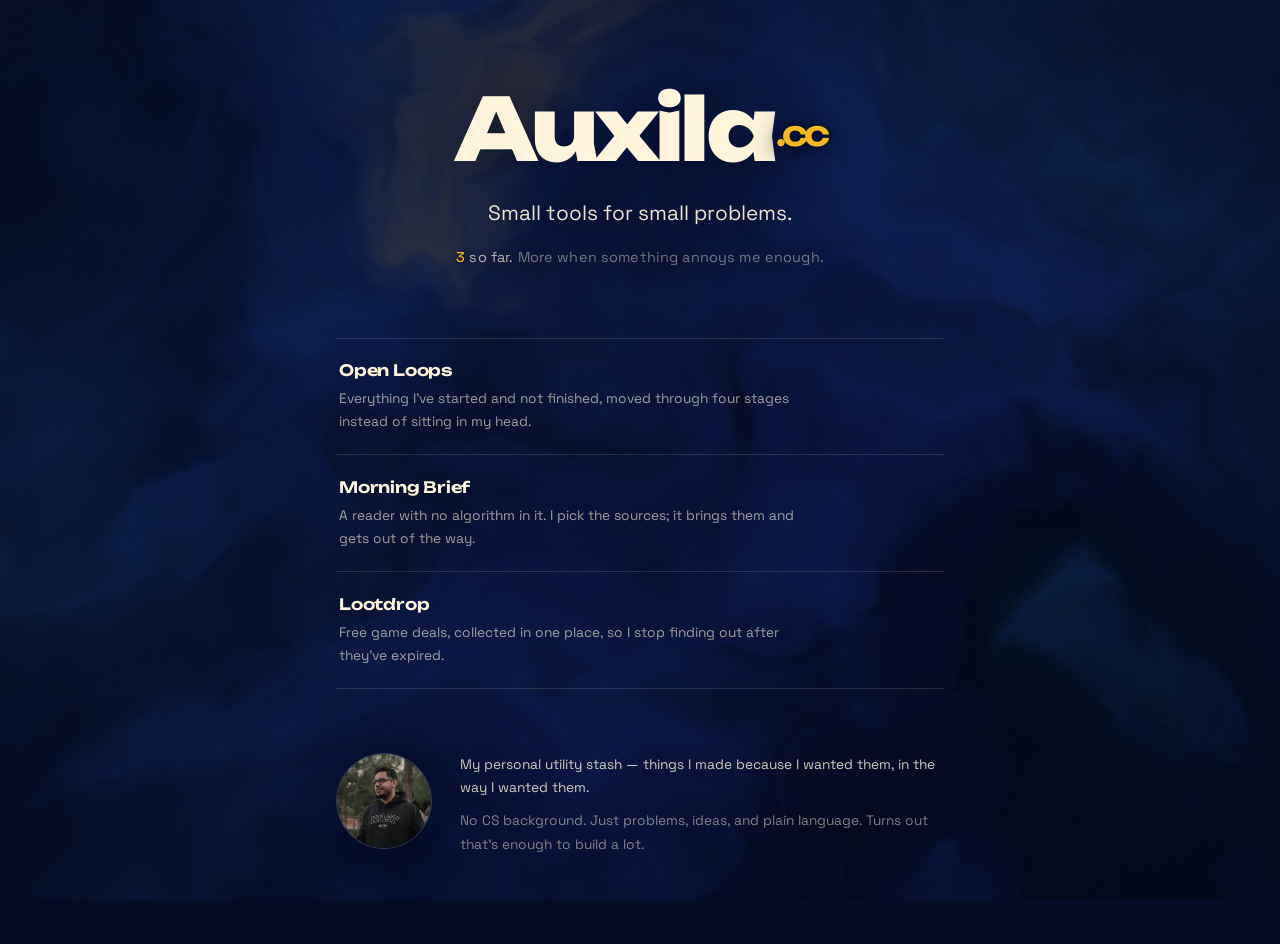
==== index.html @ 7ba2c469 "Add files via upload" ====
<!DOCTYPE html>
<html lang="en">
<head>
<meta charset="utf-8">
<meta name="viewport" content="width=device-width, initial-scale=1">

<title>Auxila</title>
<meta name="description" content="Small tools for small problems. A growing set of very narrow software.">
<meta name="theme-color" content="#050c26">

<meta property="og:type" content="website">
<meta property="og:url" content="https://auxila.cc/">
<meta property="og:title" content="Auxila">
<meta property="og:description" content="Small tools for small problems. A growing set of very narrow software.">
<meta property="og:image" content="https://auxila.cc/og.png">
<meta property="og:image:width" content="1200">
<meta property="og:image:height" content="630">
<meta name="twitter:card" content="summary_large_image">
<meta name="twitter:title" content="Auxila">
<meta name="twitter:description" content="Small tools for small problems. A growing set of very narrow software.">
<meta name="twitter:image" content="https://auxila.cc/og.png">

<link rel="icon" href="data:image/svg+xml,%3Csvg xmlns='http://www.w3.org/2000/svg' viewBox='0 0 64 64'%3E%3Crect width='64' height='64' rx='15' fill='%23050c26'/%3E%3Ccircle cx='32' cy='32' r='19' fill='none' stroke='%232f7fd4' stroke-width='3'/%3E%3Ccircle cx='32' cy='32' r='7.5' fill='%23f5b921'/%3E%3C/svg%3E">

<link rel="preconnect" href="https://fonts.googleapis.com">
<link rel="preconnect" href="https://fonts.gstatic.com" crossorigin>
<link href="https://fonts.googleapis.com/css2?family=Unbounded:wght@600;800&family=Space+Grotesk:wght@400;500&display=swap" rel="stylesheet">

<style>
  :root{
    --night:#050c26;
    --gold:#f5b921;
    --cream:#fff4dc;
  }
  *{box-sizing:border-box;margin:0;padding:0}
  html{-webkit-text-size-adjust:100%}

  body{
    min-height:100dvh;
    background:var(--night);
    color:var(--cream);
    font-family:'Space Grotesk',system-ui,sans-serif;
    -webkit-font-smoothing:antialiased;
    display:flex;align-items:center;justify-content:center;
    padding:clamp(3rem,8vw,5.5rem) clamp(1.5rem,6vw,4rem);
  }

  #gl{position:fixed;inset:0;width:100%;height:100%;z-index:0;display:block}

  /* CSS fallback if WebGL is unavailable */
  .fallback{
    position:fixed;inset:-20%;z-index:0;display:none;
    filter:blur(80px) saturate(140%);
    background:
      radial-gradient(40vmax 40vmax at 20% 20%,#1b3a9c,transparent 60%),
      radial-gradient(36vmax 36vmax at 80% 15%,#2f7fd4,transparent 60%),
      radial-gradient(32vmax 32vmax at 30% 85%,#14a08f,transparent 60%),
      radial-gradient(26vmax 26vmax at 85% 80%,#f5b921,transparent 58%);
  }
  body.nogl .fallback{display:block}

  .veil{
    position:fixed;inset:0;z-index:1;pointer-events:none;
    background:
      radial-gradient(ellipse 50rem 40rem at 50% 50%,rgba(5,12,38,.76),transparent 76%),
      radial-gradient(ellipse at 50% 50%,rgba(5,12,38,.12) 0%,rgba(5,12,38,.6) 84%);
  }

  main{position:relative;z-index:2;max-width:38rem;width:100%}
  .top{text-align:center}

  .mark{
    font-family:'Unbounded',system-ui,sans-serif;font-weight:800;
    font-size:clamp(2.6rem,12vw,5.4rem);line-height:.94;letter-spacing:-.045em;
    text-shadow:0 2px 50px rgba(5,12,38,.75);
    opacity:0;animation:emerge 1.4s cubic-bezier(.16,.8,.3,1) .1s forwards;
  }
  .mark .tld{color:var(--gold);font-weight:600;font-size:.4em;vertical-align:.44em;margin-left:.06em;
    text-shadow:0 0 3px rgba(5,12,38,.95),0 0 14px rgba(5,12,38,.85),0 2px 30px rgba(5,12,38,.9)}

  .what{
    margin-top:clamp(1.2rem,3.8vw,1.8rem);
    font-size:clamp(1rem,3.6vw,1.3rem);line-height:1.5;
    color:rgba(255,244,220,.92);text-shadow:0 1px 26px rgba(5,12,38,.85);
    opacity:0;animation:emerge 1.4s cubic-bezier(.16,.8,.3,1) .38s forwards;
  }

  .hook{
    margin-top:.8rem;font-size:clamp(.85rem,3vw,1rem);line-height:1.6;
    color:rgba(255,244,220,.6);text-shadow:0 1px 22px rgba(5,12,38,.85);
    opacity:0;animation:emerge 1.4s cubic-bezier(.16,.8,.3,1) .56s forwards;
  }

  .count{
    margin-top:1.15rem;font-size:.9rem;letter-spacing:.01em;
    color:rgba(255,244,220,.72);text-shadow:0 1px 20px rgba(5,12,38,.85);
    opacity:0;animation:emerge 1.4s cubic-bezier(.16,.8,.3,1) .56s forwards;
  }
  .count .n{
    color:var(--gold);font-weight:500;
    text-shadow:0 0 3px rgba(5,12,38,.95),0 0 12px rgba(5,12,38,.8);
  }
  .count .dim{color:rgba(255,244,220,.44)}

  .tools{
    margin-top:clamp(3rem,8vw,4.5rem);
    border-top:1px solid rgba(255,244,220,.14);
    opacity:0;animation:emerge 1.4s cubic-bezier(.16,.8,.3,1) .74s forwards;
  }
  .tool{
    padding:1.35rem .2rem;
    border-bottom:1px solid rgba(255,244,220,.14);
  }
  .tool h2{
    font-family:'Unbounded',system-ui,sans-serif;
    font-weight:600;font-size:.98rem;letter-spacing:-.015em;
  }
  .tool p{
    margin-top:.45rem;font-size:.86rem;line-height:1.65;
    color:rgba(255,244,220,.62);max-width:30rem;
  }

  .me{
    margin-top:clamp(2.75rem,7vw,4rem);
    display:flex;align-items:flex-start;gap:clamp(1.1rem,3.5vw,1.75rem);
    opacity:0;animation:emerge 1.4s cubic-bezier(.16,.8,.3,1) .92s forwards;
  }
  .me img{
    width:clamp(4.5rem,17vw,6rem);height:clamp(4.5rem,17vw,6rem);
    flex:none;border-radius:50%;object-fit:cover;object-position:50% 40%;
    filter:saturate(.72) contrast(1.04);
    border:1px solid rgba(255,244,220,.2);
    box-shadow:0 10px 40px rgba(5,12,38,.65);
  }
  .me-text p{font-size:.86rem;line-height:1.7;color:rgba(255,244,220,.82)}
  .me-text .quiet{margin-top:.6rem;color:rgba(255,244,220,.5)}

  :focus-visible{outline:2px solid var(--cream);outline-offset:3px}

  @keyframes emerge{
    from{opacity:0;transform:translateY(16px);filter:blur(9px)}
    to{opacity:1;transform:none;filter:blur(0)}
  }
  @media (prefers-reduced-motion:reduce){
    .mark,.what,.count,.tools,.me{animation:none;opacity:1;transform:none;filter:none}
  }
</style>
</head>
<body>

<canvas id="gl" aria-hidden="true"></canvas>
<div class="fallback" aria-hidden="true"></div>
<div class="veil" aria-hidden="true"></div>

<main>
  <header class="top">
    <h1 class="mark">Auxila<span class="tld">.cc</span></h1>
    <p class="what">Small tools for small problems.</p>
    <p class="count"><span class="n">3</span> so far. <span class="dim">More when something annoys me enough.</span></p>
  </header>

  <section class="tools" aria-label="Tools">
    <article class="tool">
      <h2>Open Loops</h2>
      <p>Everything I've started and not finished, moved through four stages instead of sitting in my head.</p>
    </article>
    <article class="tool">
      <h2>Morning Brief</h2>
      <p>A reader with no algorithm in it. I pick the sources; it brings them and gets out of the way.</p>
    </article>
    <article class="tool">
      <h2>Lootdrop</h2>
      <p>Free game deals, collected in one place, so I stop finding out after they've expired.</p>
    </article>
  </section>

  <section class="me">
    <img src="me.jpg" alt="" width="640" height="640">
    <div class="me-text">
      <p>My personal utility stash — things I made because I wanted them, in the way I wanted them.</p>
      <p class="quiet">No CS background. Just problems, ideas, and plain language. Turns out that's enough to build a lot.</p>
    </div>
  </section>
</main>
<script id="vs" type="x-shader/x-vertex">
attribute vec2 p;
void main(){ gl_Position = vec4(p, 0.0, 1.0); }
</script>

<script id="fs" type="x-shader/x-fragment">
precision highp float;
uniform vec2 u_res;
uniform float u_time;
uniform vec2 u_mouse;

float hash(vec2 p){
  return fract(sin(dot(p, vec2(127.1, 311.7))) * 43758.5453123);
}

float noise(vec2 p){
  vec2 i = floor(p), f = fract(p);
  vec2 u = f * f * (3.0 - 2.0 * f);
  return mix(mix(hash(i + vec2(0.0,0.0)), hash(i + vec2(1.0,0.0)), u.x),
             mix(hash(i + vec2(0.0,1.0)), hash(i + vec2(1.0,1.0)), u.x), u.y);
}

float fbm(vec2 p){
  float v = 0.0, a = 0.5;
  mat2 rot = mat2(0.8, 0.6, -0.6, 0.8);
  for(int i = 0; i < 5; i++){
    v += a * noise(p);
    p = rot * p * 2.02;
    a *= 0.5;
  }
  return v;
}

void main(){
  vec2 uv = (gl_FragCoord.xy - 0.5 * u_res) / min(u_res.x, u_res.y);
  float t = u_time * 0.042;

  vec2 m = (u_mouse - 0.5 * u_res) / min(u_res.x, u_res.y);
  uv += m * 0.075;

  vec2 q = vec2(fbm(uv * 1.5 + vec2(0.0, t)),
                fbm(uv * 1.5 + vec2(5.2, 1.3 - t)));

  vec2 r = vec2(fbm(uv * 1.8 + 3.1 * q + vec2(1.7, 9.2) + 0.22 * t),
                fbm(uv * 1.8 + 3.1 * q + vec2(8.3, 2.8) - 0.17 * t));

  float f = fbm(uv * 1.6 + 3.3 * r);

  // night dominates; everything else is punctuation
  vec3 abyss = vec3(0.008, 0.020, 0.070);
  vec3 night = vec3(0.020, 0.055, 0.180);
  vec3 ultra = vec3(0.075, 0.165, 0.520);
  vec3 cerul = vec3(0.145, 0.400, 0.760);
  vec3 teal  = vec3(0.060, 0.470, 0.470);
  vec3 gold  = vec3(0.970, 0.735, 0.150);
  vec3 glow  = vec3(1.000, 0.900, 0.620);

  vec3 col = mix(abyss, night, smoothstep(0.18, 0.62, f));
  col = mix(col, ultra, smoothstep(0.34, 0.78, f) * 0.85);
  col = mix(col, cerul, smoothstep(0.50, 0.92, length(q)) * 0.55);
  col = mix(col, teal,  smoothstep(0.58, 0.95, r.x) * 0.28);

  // gold only where the flow crests — rare, narrow, and never over the whole frame
  float crest = smoothstep(0.66, 0.90, r.y) * smoothstep(0.42, 0.72, f);
  col = mix(col, gold, crest * 0.62);
  col += glow * pow(smoothstep(0.74, 1.0, f), 5.0) * 0.30;

  // brushstroke ridges, cool-toned and only in the lit areas
  float ridge = abs(fbm(uv * 5.0 + 2.0 * r + t * 0.5) - 0.5);
  col += (0.026 / (ridge + 0.20)) * vec3(0.16, 0.26, 0.46) * smoothstep(0.28, 0.7, f);

  // deep vignette so the frame falls away to night
  col *= 1.0 - 0.66 * dot(uv, uv);

  col += (hash(gl_FragCoord.xy + fract(u_time)) - 0.5) * 0.028;

  gl_FragColor = vec4(col, 1.0);
}
</script>

<script>
/* ---------- background field ---------- */
(function(){
  var cv = document.getElementById('gl');
  var gl = cv.getContext('webgl') || cv.getContext('experimental-webgl');
  if(!gl){ document.body.classList.add('nogl'); cv.style.display='none'; return; }

  function build(type, src){
    var sh = gl.createShader(type);
    gl.shaderSource(sh, src); gl.compileShader(sh);
    if(!gl.getShaderParameter(sh, gl.COMPILE_STATUS)){ console.warn(gl.getShaderInfoLog(sh)); return null; }
    return sh;
  }

  var vs = build(gl.VERTEX_SHADER, document.getElementById('vs').textContent);
  var fs = build(gl.FRAGMENT_SHADER, document.getElementById('fs').textContent);
  if(!vs || !fs){ document.body.classList.add('nogl'); cv.style.display='none'; return; }

  var prog = gl.createProgram();
  gl.attachShader(prog, vs); gl.attachShader(prog, fs); gl.linkProgram(prog);
  if(!gl.getProgramParameter(prog, gl.LINK_STATUS)){ document.body.classList.add('nogl'); cv.style.display='none'; return; }
  gl.useProgram(prog);

  var buf = gl.createBuffer();
  gl.bindBuffer(gl.ARRAY_BUFFER, buf);
  gl.bufferData(gl.ARRAY_BUFFER, new Float32Array([-1,-1, 3,-1, -1,3]), gl.STATIC_DRAW);
  var loc = gl.getAttribLocation(prog, 'p');
  gl.enableVertexAttribArray(loc);
  gl.vertexAttribPointer(loc, 2, gl.FLOAT, false, 0, 0);

  var uRes = gl.getUniformLocation(prog, 'u_res');
  var uTime = gl.getUniformLocation(prog, 'u_time');
  var uMouse = gl.getUniformLocation(prog, 'u_mouse');

  var dpr = Math.min(window.devicePixelRatio || 1, 1.6);
  function resize(){
    cv.width = Math.floor(innerWidth * dpr);
    cv.height = Math.floor(innerHeight * dpr);
    gl.viewport(0, 0, cv.width, cv.height);
  }
  resize();
  addEventListener('resize', resize);

  var mx, my, tx, ty;
  mx = tx = cv.width * 0.5;
  my = ty = cv.height * 0.5;

  addEventListener('pointermove', function(e){
    tx = e.clientX * dpr; ty = (innerHeight - e.clientY) * dpr;
  });

  function onTilt(e){
    if(e.gamma == null) return;
    tx = (0.5 + Math.max(-1, Math.min(1, e.gamma / 45)) * 0.5) * cv.width;
    ty = (0.5 + Math.max(-1, Math.min(1, (e.beta - 45) / 45)) * 0.5) * cv.height;
  }
  function bindTilt(){ addEventListener('deviceorientation', onTilt); }

  if(typeof DeviceOrientationEvent !== 'undefined' &&
     typeof DeviceOrientationEvent.requestPermission === 'function'){
    document.addEventListener('click', function once(){
      document.removeEventListener('click', once);
      DeviceOrientationEvent.requestPermission().then(function(state){
        if(state === 'granted') bindTilt();
      }).catch(function(){});
    });
  } else {
    bindTilt();
  }

  var slow = matchMedia('(prefers-reduced-motion: reduce)').matches;
  var start = performance.now();

  (function frame(now){
    mx += (tx - mx) * 0.045;
    my += (ty - my) * 0.045;
    gl.uniform2f(uRes, cv.width, cv.height);
    gl.uniform1f(uTime, slow ? 12.0 : (now - start) / 1000);
    gl.uniform2f(uMouse, mx, my);
    gl.drawArrays(gl.TRIANGLES, 0, 3);
    if(!slow) requestAnimationFrame(frame);
  })(start);
})();
</script>
</body>
</html>
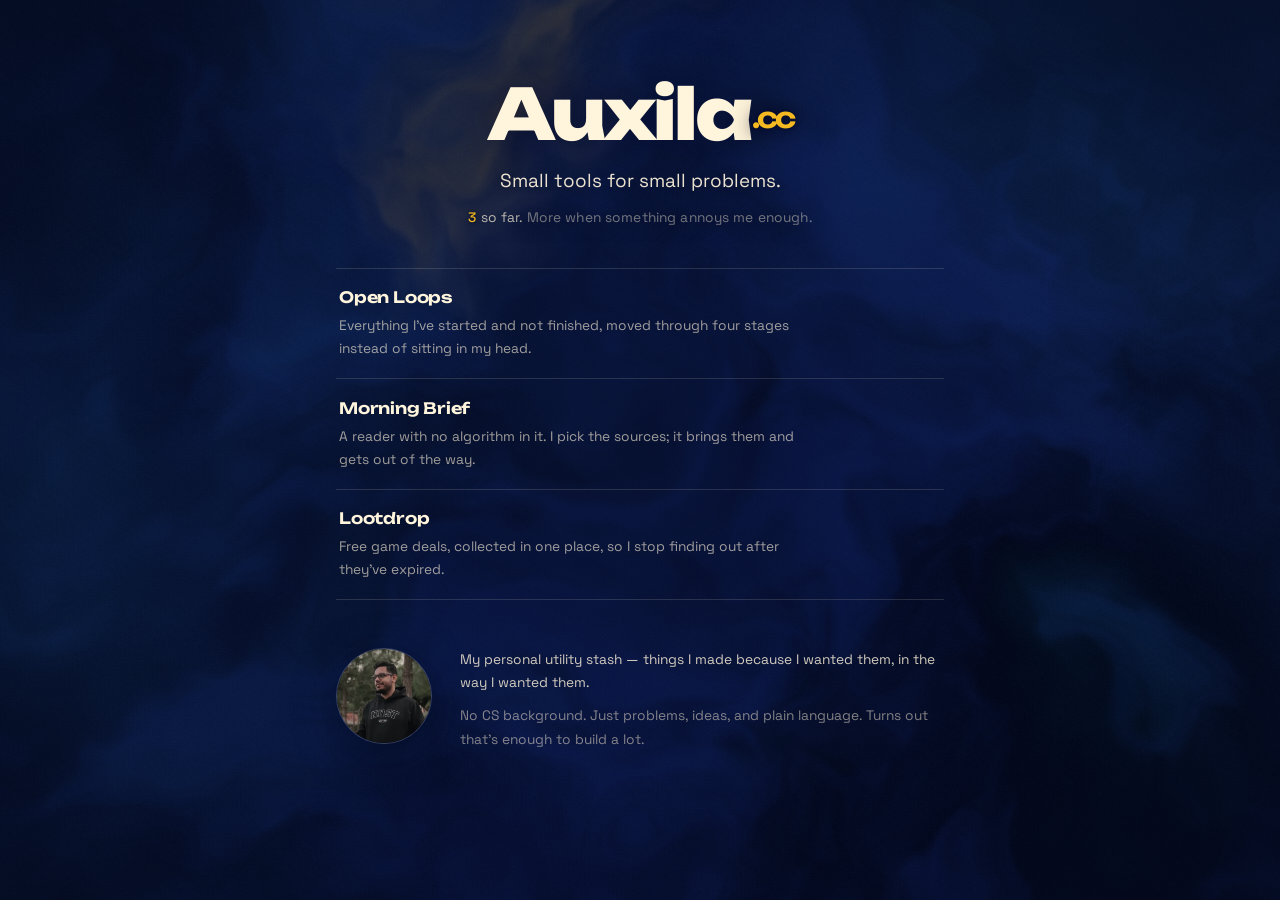
==== commit 8262571e: "Add files via upload" ====
--- a/index.html
+++ b/index.html
@@ -41,8 +41,8 @@
     color:var(--cream);
     font-family:'Space Grotesk',system-ui,sans-serif;
     -webkit-font-smoothing:antialiased;
-    display:flex;align-items:center;justify-content:center;
-    padding:clamp(3rem,8vw,5.5rem) clamp(1.5rem,6vw,4rem);
+    display:flex;align-items:flex-start;justify-content:center;
+    padding:clamp(3.5rem,9vh,6rem) clamp(1.5rem,6vw,4rem) clamp(3rem,8vw,5rem);
   }
 
   #gl{position:fixed;inset:0;width:100%;height:100%;z-index:0;display:block}
@@ -71,7 +71,7 @@
 
   .mark{
     font-family:'Unbounded',system-ui,sans-serif;font-weight:800;
-    font-size:clamp(2.6rem,12vw,5.4rem);line-height:.94;letter-spacing:-.045em;
+    font-size:clamp(2.4rem,8.5vw,4.4rem);line-height:.94;letter-spacing:-.045em;
     text-shadow:0 2px 50px rgba(5,12,38,.75);
     opacity:0;animation:emerge 1.4s cubic-bezier(.16,.8,.3,1) .1s forwards;
   }
@@ -79,8 +79,8 @@
     text-shadow:0 0 3px rgba(5,12,38,.95),0 0 14px rgba(5,12,38,.85),0 2px 30px rgba(5,12,38,.9)}
 
   .what{
-    margin-top:clamp(1.2rem,3.8vw,1.8rem);
-    font-size:clamp(1rem,3.6vw,1.3rem);line-height:1.5;
+    margin-top:clamp(.9rem,2.4vw,1.25rem);
+    font-size:clamp(.98rem,3vw,1.18rem);line-height:1.5;
     color:rgba(255,244,220,.92);text-shadow:0 1px 26px rgba(5,12,38,.85);
     opacity:0;animation:emerge 1.4s cubic-bezier(.16,.8,.3,1) .38s forwards;
   }
@@ -92,7 +92,7 @@
   }
 
   .count{
-    margin-top:1.15rem;font-size:.9rem;letter-spacing:.01em;
+    margin-top:.8rem;font-size:.86rem;letter-spacing:.01em;
     color:rgba(255,244,220,.72);text-shadow:0 1px 20px rgba(5,12,38,.85);
     opacity:0;animation:emerge 1.4s cubic-bezier(.16,.8,.3,1) .56s forwards;
   }
@@ -103,12 +103,12 @@
   .count .dim{color:rgba(255,244,220,.44)}
 
   .tools{
-    margin-top:clamp(3rem,8vw,4.5rem);
+    margin-top:clamp(2rem,4.5vw,2.6rem);
     border-top:1px solid rgba(255,244,220,.14);
     opacity:0;animation:emerge 1.4s cubic-bezier(.16,.8,.3,1) .74s forwards;
   }
   .tool{
-    padding:1.35rem .2rem;
+    padding:1.15rem .2rem;
     border-bottom:1px solid rgba(255,244,220,.14);
   }
   .tool h2{
@@ -121,7 +121,7 @@
   }
 
   .me{
-    margin-top:clamp(2.75rem,7vw,4rem);
+    margin-top:clamp(2.25rem,5vw,3rem);
     display:flex;align-items:flex-start;gap:clamp(1.1rem,3.5vw,1.75rem);
     opacity:0;animation:emerge 1.4s cubic-bezier(.16,.8,.3,1) .92s forwards;
   }
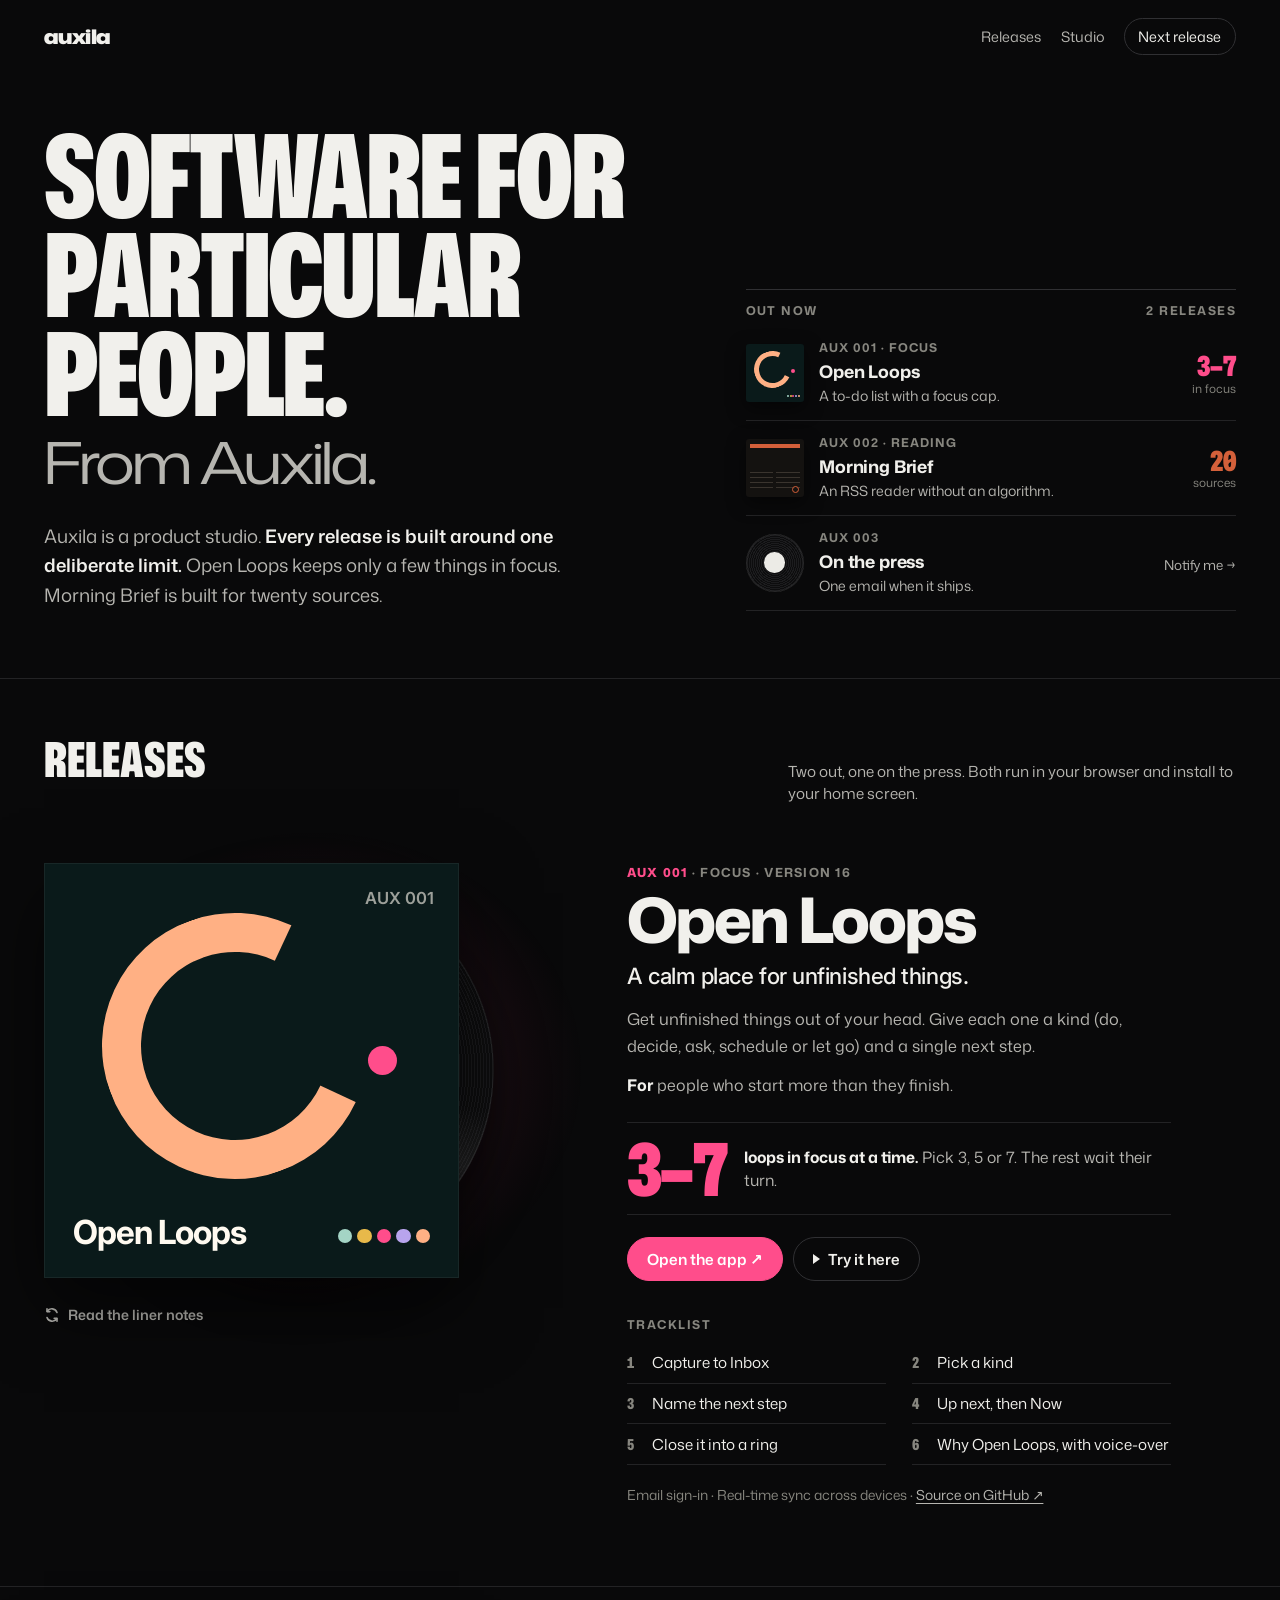
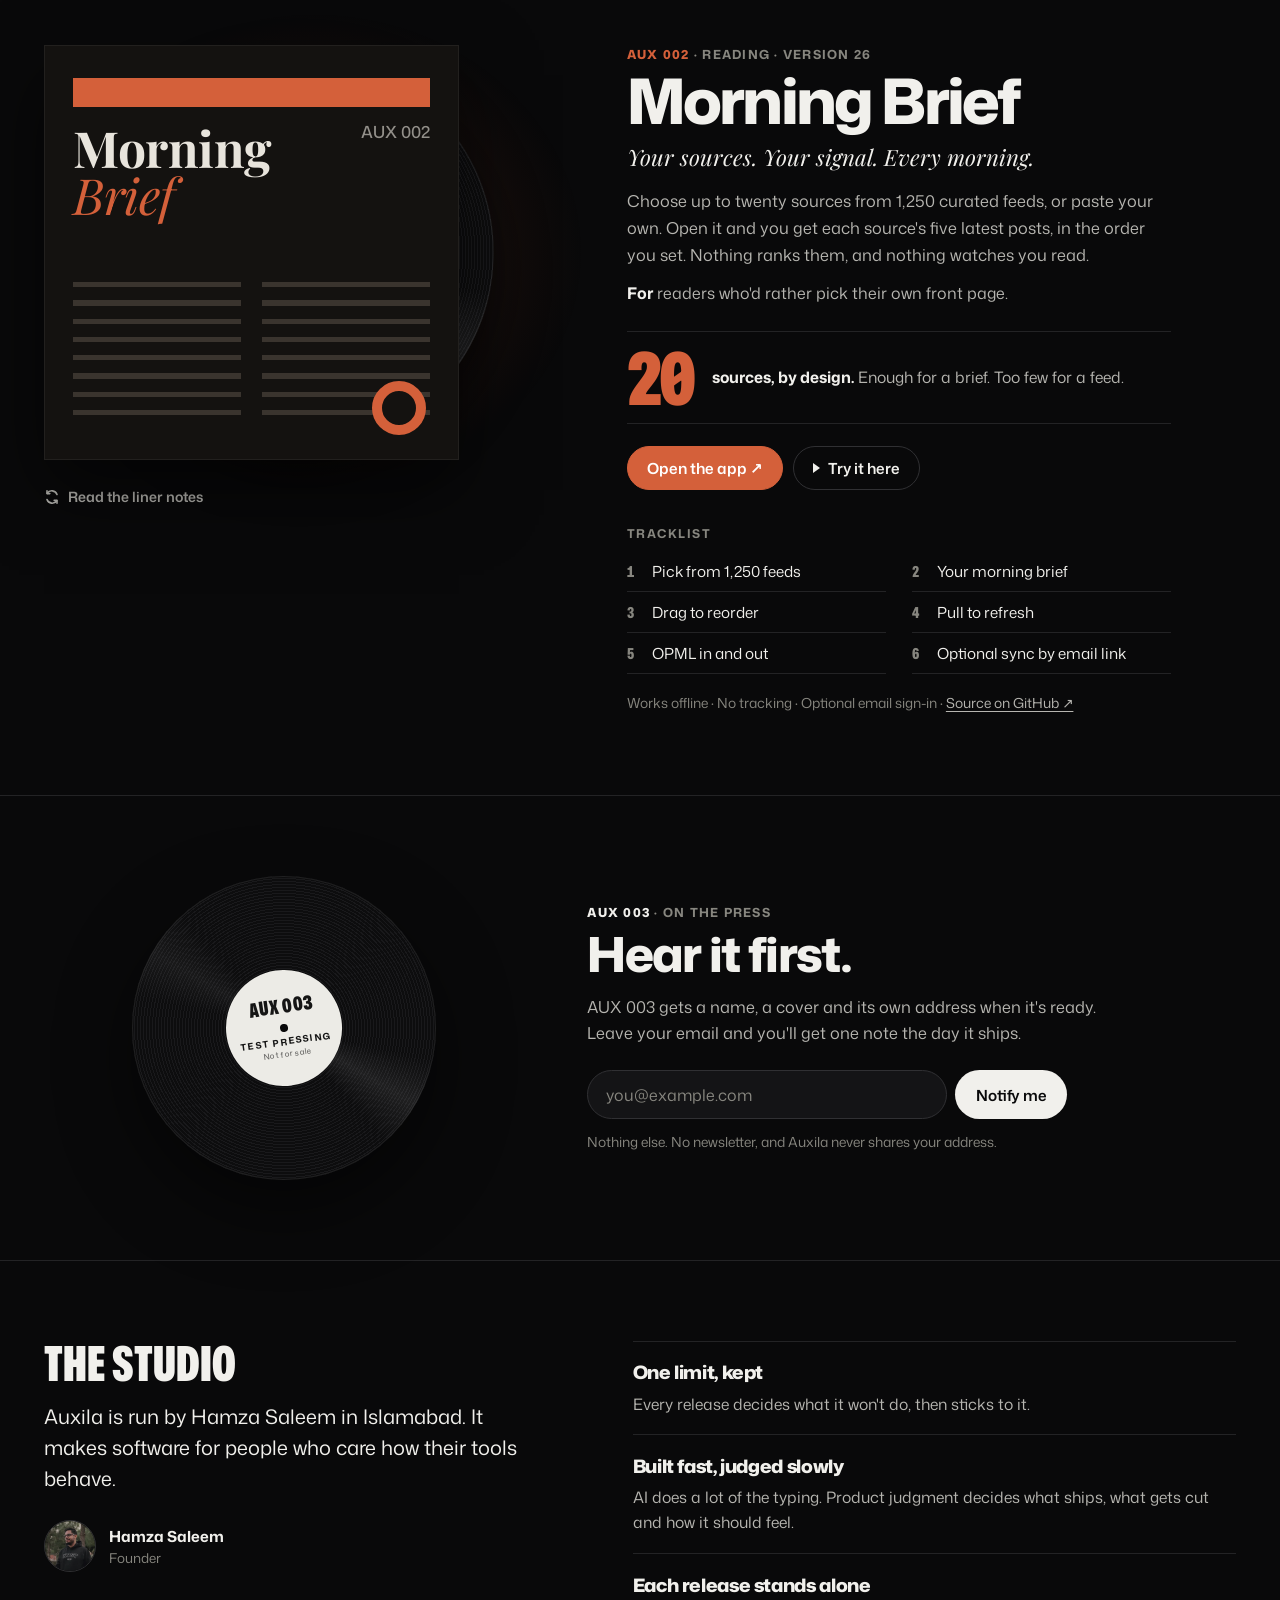
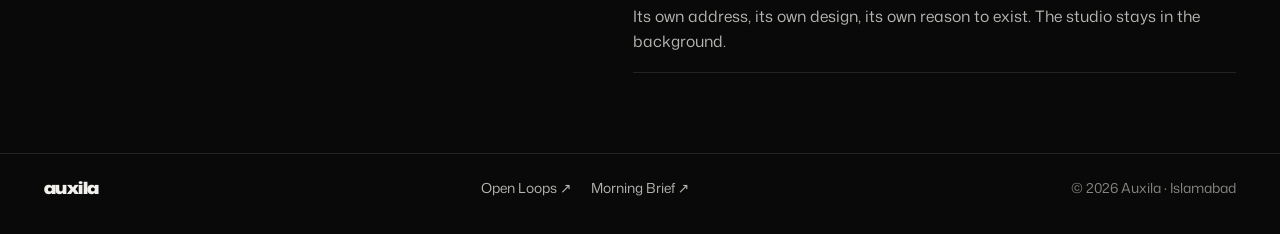
==== commit a0e293c8: "Add files via upload" ====
--- a/index.html
+++ b/index.html
@@ -1,350 +1,222 @@
-<!DOCTYPE html>
+<!doctype html>
 <html lang="en">
 <head>
 <meta charset="utf-8">
 <meta name="viewport" content="width=device-width, initial-scale=1">
-
-<title>Auxila</title>
-<meta name="description" content="Small tools for small problems. A growing set of very narrow software.">
-<meta name="theme-color" content="#050c26">
-
+<title>Auxila · Software for particular people</title>
+<meta name="description" content="Auxila is a product studio making software for particular people: Open Loops, a to-do list with a focus cap, and Morning Brief, an RSS reader without an algorithm.">
+<link rel="canonical" href="https://auxila.cc/">
+<meta name="theme-color" content="#09090a">
+<meta name="color-scheme" content="dark">
 <meta property="og:type" content="website">
+<meta property="og:site_name" content="Auxila">
 <meta property="og:url" content="https://auxila.cc/">
-<meta property="og:title" content="Auxila">
-<meta property="og:description" content="Small tools for small problems. A growing set of very narrow software.">
+<meta property="og:title" content="Auxila · Software for particular people">
+<meta property="og:description" content="A product studio. Every release is built around one deliberate limit. Open Loops and Morning Brief are out now.">
 <meta property="og:image" content="https://auxila.cc/og.png">
 <meta property="og:image:width" content="1200">
 <meta property="og:image:height" content="630">
+<meta property="og:image:alt" content="Auxila. Software for particular people. Open Loops and Morning Brief.">
 <meta name="twitter:card" content="summary_large_image">
-<meta name="twitter:title" content="Auxila">
-<meta name="twitter:description" content="Small tools for small problems. A growing set of very narrow software.">
+<meta name="twitter:title" content="Auxila · Software for particular people">
+<meta name="twitter:description" content="A product studio. Every release is built around one deliberate limit.">
 <meta name="twitter:image" content="https://auxila.cc/og.png">
-
-<link rel="icon" href="data:image/svg+xml,%3Csvg xmlns='http://www.w3.org/2000/svg' viewBox='0 0 64 64'%3E%3Crect width='64' height='64' rx='15' fill='%23050c26'/%3E%3Ccircle cx='32' cy='32' r='19' fill='none' stroke='%232f7fd4' stroke-width='3'/%3E%3Ccircle cx='32' cy='32' r='7.5' fill='%23f5b921'/%3E%3C/svg%3E">
-
+<link rel="icon" href="favicon.svg" type="image/svg+xml">
+<link rel="apple-touch-icon" href="apple-touch-icon.png">
 <link rel="preconnect" href="https://fonts.googleapis.com">
 <link rel="preconnect" href="https://fonts.gstatic.com" crossorigin>
-<link href="https://fonts.googleapis.com/css2?family=Unbounded:wght@600;800&family=Space+Grotesk:wght@400;500&display=swap" rel="stylesheet">
-
-<style>
-  :root{
-    --night:#050c26;
-    --gold:#f5b921;
-    --cream:#fff4dc;
-  }
-  *{box-sizing:border-box;margin:0;padding:0}
-  html{-webkit-text-size-adjust:100%}
-
-  body{
-    min-height:100dvh;
-    background:var(--night);
-    color:var(--cream);
-    font-family:'Space Grotesk',system-ui,sans-serif;
-    -webkit-font-smoothing:antialiased;
-    display:flex;align-items:flex-start;justify-content:center;
-    padding:clamp(3.5rem,9vh,6rem) clamp(1.5rem,6vw,4rem) clamp(3rem,8vw,5rem);
-  }
-
-  #gl{position:fixed;inset:0;width:100%;height:100%;z-index:0;display:block}
-
-  /* CSS fallback if WebGL is unavailable */
-  .fallback{
-    position:fixed;inset:-20%;z-index:0;display:none;
-    filter:blur(80px) saturate(140%);
-    background:
-      radial-gradient(40vmax 40vmax at 20% 20%,#1b3a9c,transparent 60%),
-      radial-gradient(36vmax 36vmax at 80% 15%,#2f7fd4,transparent 60%),
-      radial-gradient(32vmax 32vmax at 30% 85%,#14a08f,transparent 60%),
-      radial-gradient(26vmax 26vmax at 85% 80%,#f5b921,transparent 58%);
-  }
-  body.nogl .fallback{display:block}
-
-  .veil{
-    position:fixed;inset:0;z-index:1;pointer-events:none;
-    background:
-      radial-gradient(ellipse 50rem 40rem at 50% 50%,rgba(5,12,38,.76),transparent 76%),
-      radial-gradient(ellipse at 50% 50%,rgba(5,12,38,.12) 0%,rgba(5,12,38,.6) 84%);
-  }
-
-  main{position:relative;z-index:2;max-width:38rem;width:100%}
-  .top{text-align:center}
-
-  .mark{
-    font-family:'Unbounded',system-ui,sans-serif;font-weight:800;
-    font-size:clamp(2.4rem,8.5vw,4.4rem);line-height:.94;letter-spacing:-.045em;
-    text-shadow:0 2px 50px rgba(5,12,38,.75);
-    opacity:0;animation:emerge 1.4s cubic-bezier(.16,.8,.3,1) .1s forwards;
-  }
-  .mark .tld{color:var(--gold);font-weight:600;font-size:.4em;vertical-align:.44em;margin-left:.06em;
-    text-shadow:0 0 3px rgba(5,12,38,.95),0 0 14px rgba(5,12,38,.85),0 2px 30px rgba(5,12,38,.9)}
-
-  .what{
-    margin-top:clamp(.9rem,2.4vw,1.25rem);
-    font-size:clamp(.98rem,3vw,1.18rem);line-height:1.5;
-    color:rgba(255,244,220,.92);text-shadow:0 1px 26px rgba(5,12,38,.85);
-    opacity:0;animation:emerge 1.4s cubic-bezier(.16,.8,.3,1) .38s forwards;
-  }
-
-  .hook{
-    margin-top:.8rem;font-size:clamp(.85rem,3vw,1rem);line-height:1.6;
-    color:rgba(255,244,220,.6);text-shadow:0 1px 22px rgba(5,12,38,.85);
-    opacity:0;animation:emerge 1.4s cubic-bezier(.16,.8,.3,1) .56s forwards;
-  }
-
-  .count{
-    margin-top:.8rem;font-size:.86rem;letter-spacing:.01em;
-    color:rgba(255,244,220,.72);text-shadow:0 1px 20px rgba(5,12,38,.85);
-    opacity:0;animation:emerge 1.4s cubic-bezier(.16,.8,.3,1) .56s forwards;
-  }
-  .count .n{
-    color:var(--gold);font-weight:500;
-    text-shadow:0 0 3px rgba(5,12,38,.95),0 0 12px rgba(5,12,38,.8);
-  }
-  .count .dim{color:rgba(255,244,220,.44)}
-
-  .tools{
-    margin-top:clamp(2rem,4.5vw,2.6rem);
-    border-top:1px solid rgba(255,244,220,.14);
-    opacity:0;animation:emerge 1.4s cubic-bezier(.16,.8,.3,1) .74s forwards;
-  }
-  .tool{
-    padding:1.15rem .2rem;
-    border-bottom:1px solid rgba(255,244,220,.14);
-  }
-  .tool h2{
-    font-family:'Unbounded',system-ui,sans-serif;
-    font-weight:600;font-size:.98rem;letter-spacing:-.015em;
-  }
-  .tool p{
-    margin-top:.45rem;font-size:.86rem;line-height:1.65;
-    color:rgba(255,244,220,.62);max-width:30rem;
-  }
-
-  .me{
-    margin-top:clamp(2.25rem,5vw,3rem);
-    display:flex;align-items:flex-start;gap:clamp(1.1rem,3.5vw,1.75rem);
-    opacity:0;animation:emerge 1.4s cubic-bezier(.16,.8,.3,1) .92s forwards;
-  }
-  .me img{
-    width:clamp(4.5rem,17vw,6rem);height:clamp(4.5rem,17vw,6rem);
-    flex:none;border-radius:50%;object-fit:cover;object-position:50% 40%;
-    filter:saturate(.72) contrast(1.04);
-    border:1px solid rgba(255,244,220,.2);
-    box-shadow:0 10px 40px rgba(5,12,38,.65);
-  }
-  .me-text p{font-size:.86rem;line-height:1.7;color:rgba(255,244,220,.82)}
-  .me-text .quiet{margin-top:.6rem;color:rgba(255,244,220,.5)}
-
-  :focus-visible{outline:2px solid var(--cream);outline-offset:3px}
-
-  @keyframes emerge{
-    from{opacity:0;transform:translateY(16px);filter:blur(9px)}
-    to{opacity:1;transform:none;filter:blur(0)}
-  }
-  @media (prefers-reduced-motion:reduce){
-    .mark,.what,.count,.tools,.me{animation:none;opacity:1;transform:none;filter:none}
-  }
-</style>
+<link rel="stylesheet" href="https://fonts.googleapis.com/css2?family=Mona+Sans:wdth,wght@75..125,400..900&family=Inter:wght@500;600;700&family=Playfair+Display:ital,wght@0,700;1,400&display=swap">
+<link rel="stylesheet" href="assets/site.css">
+<script src="assets/site.js" defer></script>
 </head>
 <body>
-
-<canvas id="gl" aria-hidden="true"></canvas>
-<div class="fallback" aria-hidden="true"></div>
-<div class="veil" aria-hidden="true"></div>
-
-<main>
-  <header class="top">
-    <h1 class="mark">Auxila<span class="tld">.cc</span></h1>
-    <p class="what">Small tools for small problems.</p>
-    <p class="count"><span class="n">3</span> so far. <span class="dim">More when something annoys me enough.</span></p>
-  </header>
-
-  <section class="tools" aria-label="Tools">
-    <article class="tool">
-      <h2>Open Loops</h2>
-      <p>Everything I've started and not finished, moved through four stages instead of sitting in my head.</p>
-    </article>
-    <article class="tool">
-      <h2>Morning Brief</h2>
-      <p>A reader with no algorithm in it. I pick the sources; it brings them and gets out of the way.</p>
-    </article>
-    <article class="tool">
-      <h2>Lootdrop</h2>
-      <p>Free game deals, collected in one place, so I stop finding out after they've expired.</p>
-    </article>
-  </section>
-
-  <section class="me">
-    <img src="me.jpg" alt="" width="640" height="640">
-    <div class="me-text">
-      <p>My personal utility stash — things I made because I wanted them, in the way I wanted them.</p>
-      <p class="quiet">No CS background. Just problems, ideas, and plain language. Turns out that's enough to build a lot.</p>
-    </div>
-  </section>
-</main>
-<script id="vs" type="x-shader/x-vertex">
-attribute vec2 p;
-void main(){ gl_Position = vec4(p, 0.0, 1.0); }
-</script>
-
-<script id="fs" type="x-shader/x-fragment">
-precision highp float;
-uniform vec2 u_res;
-uniform float u_time;
-uniform vec2 u_mouse;
-
-float hash(vec2 p){
-  return fract(sin(dot(p, vec2(127.1, 311.7))) * 43758.5453123);
-}
-
-float noise(vec2 p){
-  vec2 i = floor(p), f = fract(p);
-  vec2 u = f * f * (3.0 - 2.0 * f);
-  return mix(mix(hash(i + vec2(0.0,0.0)), hash(i + vec2(1.0,0.0)), u.x),
-             mix(hash(i + vec2(0.0,1.0)), hash(i + vec2(1.0,1.0)), u.x), u.y);
-}
-
-float fbm(vec2 p){
-  float v = 0.0, a = 0.5;
-  mat2 rot = mat2(0.8, 0.6, -0.6, 0.8);
-  for(int i = 0; i < 5; i++){
-    v += a * noise(p);
-    p = rot * p * 2.02;
-    a *= 0.5;
-  }
-  return v;
-}
-
-void main(){
-  vec2 uv = (gl_FragCoord.xy - 0.5 * u_res) / min(u_res.x, u_res.y);
-  float t = u_time * 0.042;
-
-  vec2 m = (u_mouse - 0.5 * u_res) / min(u_res.x, u_res.y);
-  uv += m * 0.075;
-
-  vec2 q = vec2(fbm(uv * 1.5 + vec2(0.0, t)),
-                fbm(uv * 1.5 + vec2(5.2, 1.3 - t)));
-
-  vec2 r = vec2(fbm(uv * 1.8 + 3.1 * q + vec2(1.7, 9.2) + 0.22 * t),
-                fbm(uv * 1.8 + 3.1 * q + vec2(8.3, 2.8) - 0.17 * t));
-
-  float f = fbm(uv * 1.6 + 3.3 * r);
-
-  // night dominates; everything else is punctuation
-  vec3 abyss = vec3(0.008, 0.020, 0.070);
-  vec3 night = vec3(0.020, 0.055, 0.180);
-  vec3 ultra = vec3(0.075, 0.165, 0.520);
-  vec3 cerul = vec3(0.145, 0.400, 0.760);
-  vec3 teal  = vec3(0.060, 0.470, 0.470);
-  vec3 gold  = vec3(0.970, 0.735, 0.150);
-  vec3 glow  = vec3(1.000, 0.900, 0.620);
-
-  vec3 col = mix(abyss, night, smoothstep(0.18, 0.62, f));
-  col = mix(col, ultra, smoothstep(0.34, 0.78, f) * 0.85);
-  col = mix(col, cerul, smoothstep(0.50, 0.92, length(q)) * 0.55);
-  col = mix(col, teal,  smoothstep(0.58, 0.95, r.x) * 0.28);
-
-  // gold only where the flow crests — rare, narrow, and never over the whole frame
-  float crest = smoothstep(0.66, 0.90, r.y) * smoothstep(0.42, 0.72, f);
-  col = mix(col, gold, crest * 0.62);
-  col += glow * pow(smoothstep(0.74, 1.0, f), 5.0) * 0.30;
-
-  // brushstroke ridges, cool-toned and only in the lit areas
-  float ridge = abs(fbm(uv * 5.0 + 2.0 * r + t * 0.5) - 0.5);
-  col += (0.026 / (ridge + 0.20)) * vec3(0.16, 0.26, 0.46) * smoothstep(0.28, 0.7, f);
-
-  // deep vignette so the frame falls away to night
-  col *= 1.0 - 0.66 * dot(uv, uv);
-
-  col += (hash(gl_FragCoord.xy + fract(u_time)) - 0.5) * 0.028;
-
-  gl_FragColor = vec4(col, 1.0);
-}
-</script>
-
-<script>
-/* ---------- background field ---------- */
-(function(){
-  var cv = document.getElementById('gl');
-  var gl = cv.getContext('webgl') || cv.getContext('experimental-webgl');
-  if(!gl){ document.body.classList.add('nogl'); cv.style.display='none'; return; }
-
-  function build(type, src){
-    var sh = gl.createShader(type);
-    gl.shaderSource(sh, src); gl.compileShader(sh);
-    if(!gl.getShaderParameter(sh, gl.COMPILE_STATUS)){ console.warn(gl.getShaderInfoLog(sh)); return null; }
-    return sh;
-  }
-
-  var vs = build(gl.VERTEX_SHADER, document.getElementById('vs').textContent);
-  var fs = build(gl.FRAGMENT_SHADER, document.getElementById('fs').textContent);
-  if(!vs || !fs){ document.body.classList.add('nogl'); cv.style.display='none'; return; }
-
-  var prog = gl.createProgram();
-  gl.attachShader(prog, vs); gl.attachShader(prog, fs); gl.linkProgram(prog);
-  if(!gl.getProgramParameter(prog, gl.LINK_STATUS)){ document.body.classList.add('nogl'); cv.style.display='none'; return; }
-  gl.useProgram(prog);
-
-  var buf = gl.createBuffer();
-  gl.bindBuffer(gl.ARRAY_BUFFER, buf);
-  gl.bufferData(gl.ARRAY_BUFFER, new Float32Array([-1,-1, 3,-1, -1,3]), gl.STATIC_DRAW);
-  var loc = gl.getAttribLocation(prog, 'p');
-  gl.enableVertexAttribArray(loc);
-  gl.vertexAttribPointer(loc, 2, gl.FLOAT, false, 0, 0);
-
-  var uRes = gl.getUniformLocation(prog, 'u_res');
-  var uTime = gl.getUniformLocation(prog, 'u_time');
-  var uMouse = gl.getUniformLocation(prog, 'u_mouse');
-
-  var dpr = Math.min(window.devicePixelRatio || 1, 1.6);
-  function resize(){
-    cv.width = Math.floor(innerWidth * dpr);
-    cv.height = Math.floor(innerHeight * dpr);
-    gl.viewport(0, 0, cv.width, cv.height);
-  }
-  resize();
-  addEventListener('resize', resize);
-
-  var mx, my, tx, ty;
-  mx = tx = cv.width * 0.5;
-  my = ty = cv.height * 0.5;
-
-  addEventListener('pointermove', function(e){
-    tx = e.clientX * dpr; ty = (innerHeight - e.clientY) * dpr;
-  });
-
-  function onTilt(e){
-    if(e.gamma == null) return;
-    tx = (0.5 + Math.max(-1, Math.min(1, e.gamma / 45)) * 0.5) * cv.width;
-    ty = (0.5 + Math.max(-1, Math.min(1, (e.beta - 45) / 45)) * 0.5) * cv.height;
-  }
-  function bindTilt(){ addEventListener('deviceorientation', onTilt); }
-
-  if(typeof DeviceOrientationEvent !== 'undefined' &&
-     typeof DeviceOrientationEvent.requestPermission === 'function'){
-    document.addEventListener('click', function once(){
-      document.removeEventListener('click', once);
-      DeviceOrientationEvent.requestPermission().then(function(state){
-        if(state === 'granted') bindTilt();
-      }).catch(function(){});
-    });
-  } else {
-    bindTilt();
-  }
-
-  var slow = matchMedia('(prefers-reduced-motion: reduce)').matches;
-  var start = performance.now();
-
-  (function frame(now){
-    mx += (tx - mx) * 0.045;
-    my += (ty - my) * 0.045;
-    gl.uniform2f(uRes, cv.width, cv.height);
-    gl.uniform1f(uTime, slow ? 12.0 : (now - start) / 1000);
-    gl.uniform2f(uMouse, mx, my);
-    gl.drawArrays(gl.TRIANGLES, 0, 3);
-    if(!slow) requestAnimationFrame(frame);
-  })(start);
-})();
-</script>
+<header class="in top">
+  <a class="word" href="#">auxila</a>
+  <nav aria-label="Site"><a href="#releases">Releases</a><a href="#studio" class="hide-s">Studio</a><a href="#updates" class="cta">Next release</a></nav>
+</header>
+
+<section class="in hero">
+  <div>
+    <h1>Software for particular people.<span>From Auxila.</span></h1>
+    <p class="lede">Auxila is a product studio. <b>Every release is built around one deliberate limit.</b> Open Loops keeps only a few things in focus. Morning Brief is built for twenty sources.</p>
+  </div>
+  <div class="index" aria-label="Out now">
+    <p class="ix-h"><span>Out now</span><span>2 releases</span></p>
+    <a class="ix" href="#aux-001" style="--acc:var(--ask)">
+      <span class="mini" aria-hidden="true"><div class="face ol-front">
+      <span class="no">AUX 001</span><div class="ring"></div><div class="dot"></div>
+      <span class="t">Open Loops</span>
+      <span class="kinds"><i style="background:#a4d4c5"></i><i style="background:#e8b94a"></i><i style="background:#ff4d8b"></i><i style="background:#b8a4ed"></i><i style="background:#ffb084"></i></span>
+    </div>
+</span>
+      <span><span class="ix-no">AUX 001 · Focus</span><span class="ix-name">Open Loops</span><span class="ix-line">A to-do list with a focus cap.</span></span>
+      <span class="ix-stat"><b>3–7</b><span>in focus</span></span>
+    </a>
+    <a class="ix" href="#aux-002" style="--acc:var(--mb-a)">
+      <span class="mini" aria-hidden="true"><div class="face mb-front">
+      <div class="bar"></div><span class="no">AUX 002</span>
+      <span class="t">Morning<br><em>Brief</em></span>
+      <div class="cols"><div></div><div></div></div><div class="o"></div>
+    </div>
+</span>
+      <span><span class="ix-no">AUX 002 · Reading</span><span class="ix-name">Morning Brief</span><span class="ix-line">An RSS reader without an algorithm.</span></span>
+      <span class="ix-stat"><b>20</b><span>sources</span></span>
+    </a>
+    <a class="ix soon" href="#updates">
+      <span class="mini press-mini" aria-hidden="true"></span>
+      <span><span class="ix-no">AUX 003</span><span class="ix-name">On the press</span><span class="ix-line">One email when it ships.</span></span>
+      <span class="ix-stat"><span>Notify me →</span></span>
+    </a>
+  </div>
+</section>
+
+<div class="in rel-h" id="releases">
+  <div class="sec-h"><h2>Releases</h2><p>Two out, one on the press. Both run in your browser and install to your home screen.</p></div>
+</div>
+
+<section class="release ol" id="aux-001" aria-labelledby="n-ol">
+  <div class="in rel-grid">
+    <div class="rel-cover">
+      <div class="rel ol" id="r-ol"><div class="deck">
+  <div class="glow" aria-hidden="true"></div>
+  <div class="disc" aria-hidden="true"><div class="lab">OPEN<br>LOOPS</div></div>
+  <div class="sleeve flippable">
+    <div class="face ol-front">
+      <span class="no">AUX 001</span><div class="ring"></div><div class="dot"></div>
+      <span class="t">Open Loops</span>
+      <span class="kinds"><i style="background:#a4d4c5"></i><i style="background:#e8b94a"></i><i style="background:#ff4d8b"></i><i style="background:#b8a4ed"></i><i style="background:#ffb084"></i></span>
+    </div>
+
+    <div class="face back ol-back"><div class="back-in">
+      <h4>Liner notes</h4>
+      <p class="notes">Unfinished things don't stay quiet. The mind replays them until they're done or set down. A to-do list doesn't help much, because it never says what each item needs. Open Loops does.</p>
+      <p class="cred">Product, design and build by Hamza Saleem. Made with AI.</p>
+      <div class="bc-row"><span>AUX 001 · Version 16</span><span class="barcode" aria-hidden="true"></span></div>
+    </div></div>
+  </div>
+</div>
+</div>
+      <button class="flipbtn" type="button" data-flip="r-ol" aria-pressed="false"><svg viewBox="0 0 16 16" aria-hidden="true"><path d="M13 5.5A5.5 5.5 0 0 0 3.2 4.3M3 10.5a5.5 5.5 0 0 0 9.8 1.2" fill="none" stroke="currentColor" stroke-width="1.6" stroke-linecap="round"/><path d="M3 1.8v2.8h2.8M13 14.2v-2.8h-2.8" fill="none" stroke="currentColor" stroke-width="1.6" stroke-linecap="round" stroke-linejoin="round"/></svg><span>Read the liner notes</span></button>
+    </div>
+    <div class="rel-body">
+      <p class="eyebrow"><b>AUX 001</b> · Focus · Version 16</p>
+      <h3 class="r-name" id="n-ol">Open Loops</h3>
+      <p class="r-tag ol-tag">A calm place for unfinished things.</p>
+      <p class="r-body">Get unfinished things out of your head. Give each one a kind (do, decide, ask, schedule or let go) and a single next step.</p>
+      <p class="r-for"><b>For</b> people who start more than they finish.</p>
+      <div class="limit"><b>3–7</b><span><strong>loops in focus at a time.</strong> Pick 3, 5 or 7. The rest wait their turn.</span></div>
+      <div class="r-acts">
+        <a class="btn go" href="https://openloops.auxila.cc" aria-label="Open the Open Loops app">Open the app ↗</a>
+        <button class="btn try" type="button" data-open="ol" aria-expanded="false" aria-controls="play-ol"><span class="pl" aria-hidden="true"></span><span class="lbl">Try it here</span></button>
+      </div>
+      <div class="play ol" id="play-ol" hidden>
+        <div class="play-head"><span class="playing-tag"><span class="mini-disc" aria-hidden="true"></span><span>The real Open Loops, in demo mode <em>· nothing you do is saved</em></span></span><span class="play-btns"><button class="x" type="button" data-reset="ol">Start over</button><button class="x" type="button" data-close="ol">Close</button></span></div>
+        <ol class="tries" aria-label="Try this">
+          <li data-t="ol:capture"><i aria-hidden="true"></i><span class="lg">Tap Capture and add something unfinished.</span><span class="sm">Capture</span></li>
+          <li data-t="ol:define"><i aria-hidden="true"></i><span class="lg">Open Inbox and define it: a kind, a next step, a place.</span><span class="sm">Define</span></li>
+          <li data-t="ol:close"><i aria-hidden="true"></i><span class="lg">Close a loop and watch it land on the shelf.</span><span class="sm">Close one</span></li>
+        </ol>
+        <div class="phone"><iframe id="frame-ol" title="Open Loops, running in demo mode"></iframe><div class="phone-load" id="load-ol"><span class="mini-disc" aria-hidden="true"></span><span class="pl-msg">Loading Open Loops…</span></div></div>
+        <p class="play-done" hidden>That's the real app. Signed in, it syncs across your devices. <a href="https://openloops.auxila.cc">Open the app ↗</a></p>
+      </div>
+      <div class="track"><p class="lbl-s">Tracklist</p>
+        <ol><li>Capture to Inbox</li><li>Pick a kind</li><li>Name the next step</li><li>Up next, then Now</li><li>Close it into a ring</li><li>Why Open Loops, with voice-over</li></ol>
+      </div>
+      <p class="credits">Email sign-in · Real-time sync across devices · <a href="https://github.com/hamzasaleem021/open-loops">Source on GitHub ↗</a></p>
+    </div>
+  </div>
+</section>
+
+<section class="release mb" id="aux-002" aria-labelledby="n-mb">
+  <div class="in rel-grid">
+    <div class="rel-cover">
+      <div class="rel mb" id="r-mb"><div class="deck">
+  <div class="glow" aria-hidden="true"></div>
+  <div class="disc" aria-hidden="true"><div class="lab">MORNING<br>BRIEF</div></div>
+  <div class="sleeve flippable">
+    <div class="face mb-front">
+      <div class="bar"></div><span class="no">AUX 002</span>
+      <span class="t">Morning<br><em>Brief</em></span>
+      <div class="cols"><div></div><div></div></div><div class="o"></div>
+    </div>
+
+    <div class="face back mb-back"><div class="back-in">
+      <h4>Liner notes</h4>
+      <p class="notes">Feeds got clever and reading got worse. The more an app picks for you, the less you chose. Morning Brief goes the other way. It's a brief you can finish, not a feed you scroll.</p>
+      <p class="cred">Product, design and build by Hamza Saleem. Made with AI.</p>
+      <div class="bc-row"><span>AUX 002 · Version 26</span><span class="barcode" aria-hidden="true"></span></div>
+    </div></div>
+  </div>
+</div>
+</div>
+      <button class="flipbtn" type="button" data-flip="r-mb" aria-pressed="false"><svg viewBox="0 0 16 16" aria-hidden="true"><path d="M13 5.5A5.5 5.5 0 0 0 3.2 4.3M3 10.5a5.5 5.5 0 0 0 9.8 1.2" fill="none" stroke="currentColor" stroke-width="1.6" stroke-linecap="round"/><path d="M3 1.8v2.8h2.8M13 14.2v-2.8h-2.8" fill="none" stroke="currentColor" stroke-width="1.6" stroke-linecap="round" stroke-linejoin="round"/></svg><span>Read the liner notes</span></button>
+    </div>
+    <div class="rel-body">
+      <p class="eyebrow"><b>AUX 002</b> · Reading · Version 26</p>
+      <h3 class="r-name" id="n-mb">Morning Brief</h3>
+      <p class="r-tag mb-tag">Your sources. Your signal. Every morning.</p>
+      <p class="r-body">Choose up to twenty sources from 1,250 curated feeds, or paste your own. Open it and you get each source's five latest posts, in the order you set. Nothing ranks them, and nothing watches you read.</p>
+      <p class="r-for"><b>For</b> readers who'd rather pick their own front page.</p>
+      <div class="limit"><b>20</b><span><strong>sources, by design.</strong> Enough for a brief. Too few for a feed.</span></div>
+      <div class="r-acts">
+        <a class="btn go" href="https://morningbrief.auxila.cc" aria-label="Open the Morning Brief app">Open the app ↗</a>
+        <button class="btn try" type="button" data-open="mb" aria-expanded="false" aria-controls="play-mb"><span class="pl" aria-hidden="true"></span><span class="lbl">Try it here</span></button>
+      </div>
+      <div class="play mb" id="play-mb" hidden>
+        <div class="play-head"><span class="playing-tag"><span class="mini-disc" aria-hidden="true"></span><span>The real Morning Brief, in demo mode <em>· example sources, nothing is saved</em></span></span><span class="play-btns"><button class="x" type="button" data-reset="mb">Start over</button><button class="x" type="button" data-close="mb">Close</button></span></div>
+        <ol class="tries" aria-label="Try this">
+          <li data-t="mb:read"><i aria-hidden="true"></i><span class="lg">Tap any post.</span><span class="sm">Read a post</span></li>
+          <li data-t="mb:add"><i aria-hidden="true"></i><span class="lg">Open Manage Sources, tap Discover and add a feed or a bundle.</span><span class="sm">Add sources</span></li>
+          <li data-t="mb:cap"><i aria-hidden="true"></i><span class="lg">Keep adding until it stops you at twenty.</span><span class="sm">Hit twenty</span></li>
+        </ol>
+        <div class="phone"><iframe id="frame-mb" title="Morning Brief, running in demo mode"></iframe><div class="phone-load" id="load-mb"><span class="mini-disc" aria-hidden="true"></span><span class="pl-msg">Loading Morning Brief…</span></div></div>
+        <p class="play-done" hidden>That's the real app. Live, it fetches real feeds and works offline. <a href="https://morningbrief.auxila.cc">Open the app ↗</a></p>
+      </div>
+      <div class="track"><p class="lbl-s">Tracklist</p>
+        <ol><li>Pick from 1,250 feeds</li><li>Your morning brief</li><li>Drag to reorder</li><li>Pull to refresh</li><li>OPML in and out</li><li>Optional sync by email link</li></ol>
+      </div>
+      <p class="credits">Works offline · No tracking · Optional email sign-in · <a href="https://github.com/hamzasaleem021/morning-brief">Source on GitHub ↗</a></p>
+    </div>
+  </div>
+</section>
+
+<section class="updates" id="updates" aria-labelledby="up-h">
+  <div class="in up-grid">
+    <div aria-hidden="true"><div class="press"><div class="wl"><b>AUX 003</b><span>Test pressing<small>Not for sale</small></span></div></div></div>
+    <div>
+      <p class="eyebrow"><b>AUX 003</b> · On the press</p>
+      <h2 class="up-h" id="up-h">Hear it first.</h2>
+      <p class="up-p">AUX 003 gets a name, a cover and its own address when it's ready. Leave your email and you'll get one note the day it ships.</p>
+      <form class="notify" id="notify" novalidate>
+        <label class="vh" for="email">Email address</label>
+        <input id="email" name="email" type="email" inputmode="email" autocomplete="email" placeholder="you@example.com">
+        <label class="hp" aria-hidden="true">Leave this empty <input type="text" name="website" tabindex="-1" autocomplete="off"></label>
+        <button type="submit">Notify me</button>
+      </form>
+      <p class="fine" id="notifyMsg" aria-live="polite">Nothing else. No newsletter, and Auxila never shares your address.</p>
+    </div>
+  </div>
+</section>
+
+<section class="studio" id="studio" aria-labelledby="st-h">
+  <div class="in st-grid">
+    <div>
+      <h2 class="st-h" id="st-h">The studio</h2>
+      <p class="st-lede">Auxila is run by Hamza Saleem in Islamabad. It makes software for people who care how their tools behave.</p>
+      <div class="sig"><img src="me.jpg" alt="Hamza Saleem" width="52" height="52" loading="lazy"><span><b>Hamza Saleem</b><span>Founder</span></span></div>
+    </div>
+    <ul class="principles">
+      <li><h3>One limit, kept</h3><p>Every release decides what it won't do, then sticks to it.</p></li>
+      <li><h3>Built fast, judged slowly</h3><p>AI does a lot of the typing. Product judgment decides what ships, what gets cut and how it should feel.</p></li>
+      <li><h3>Each release stands alone</h3><p>Its own address, its own design, its own reason to exist. The studio stays in the background.</p></li>
+    </ul>
+  </div>
+</section>
+
+<footer class="in foot">
+  <span class="word">auxila</span>
+  <nav aria-label="Releases"><a href="https://openloops.auxila.cc">Open Loops ↗</a><a href="https://morningbrief.auxila.cc">Morning Brief ↗</a></nav>
+  <span>© 2026 Auxila · Islamabad</span>
+</footer>
 </body>
 </html>
--- a/assets/site.css
+++ b/assets/site.css
@@ -0,0 +1,264 @@
+/* auxila.cc homepage styles
+ * Layout: one studio, two releases. Hero states the point of view and lists
+ * what is out. Each release is an album page: sleeve on the left (flip for
+ * liner notes), the pitch, its one limit, and a demo that opens in place.
+ * Dark only, by choice; product colour only where the product speaks.
+ */
+[hidden]{display:none!important}
+img{max-width:100%;height:auto}
+:root{
+  color-scheme: dark;
+  --bg:#09090a; --line:#232325; --line-2:#303033;
+  --fg:#f1f0ec; --fg-2:#b6b5b0; --fg-3:#87867f;
+  --brand:'Mona Sans',system-ui,sans-serif;
+  --ol-bg:#0a1a1a; --ol-s:#11221f; --ol-s2:#1a2a2a; --ol-t:#fffaf0; --ol-t2:rgba(255,250,240,.7); --ol-t3:rgba(255,250,240,.45); --ol-b:rgba(255,250,240,.12);
+  --do:#a4d4c5; --decide:#e8b94a; --ask:#ff4d8b; --schedule:#b8a4ed; --letgo:#ffb084; --peach:#ffb084;
+  --mb-bg:#141210; --mb-p:#1e1b18; --mb-i:#e8e4dc; --mb-i2:#bdb8b0; --mb-i3:#8f8982; --mb-r:#322d28; --mb-a:#d4603a;
+  --acc:var(--fg);
+}
+*{box-sizing:border-box}
+html{scroll-behavior:smooth}
+body{margin:0;background:var(--bg);color:var(--fg);font-family:var(--brand);-webkit-font-smoothing:antialiased;overflow-x:hidden}
+a{color:inherit}
+:focus-visible{outline:2px solid var(--fg);outline-offset:3px}
+.in{max-width:84rem;margin:0 auto;padding-inline:clamp(16px,4vw,2.75rem)}
+.vh{position:absolute!important;width:1px;height:1px;overflow:hidden;clip:rect(0 0 0 0);white-space:nowrap}
+[id]{scroll-margin-top:16px}
+
+/* header */
+.top{display:flex;justify-content:space-between;align-items:center;gap:1rem;padding-block:1.1rem}
+.word{font-stretch:125%;font-weight:900;font-size:1.25rem;letter-spacing:-.03em;text-decoration:none}
+.top nav{display:flex;align-items:center;gap:1.2rem;font-size:.9rem;color:var(--fg-2)}
+.top nav a{text-decoration:none}
+.top nav a:hover{color:var(--fg)}
+.top nav .cta{color:var(--fg);border:1px solid var(--line-2);border-radius:999px;padding:.45rem .85rem}
+.top nav .cta:hover{border-color:var(--fg-3)}
+@media (max-width:560px){.top nav .hide-s{display:none}}
+
+/* hero */
+.hero{display:grid;grid-template-columns:minmax(0,1.3fr) minmax(0,1fr);gap:2.4rem clamp(2rem,5vw,4.5rem);align-items:end;padding-block:clamp(1.4rem,5vw,3.2rem) clamp(2.6rem,6vw,4.2rem)}
+@media (max-width:880px){.hero{grid-template-columns:1fr}}
+.hero h1{margin:0;font-stretch:75%;font-weight:900;font-size:clamp(3rem,9vw,7.2rem);line-height:.86;letter-spacing:-.02em;text-transform:uppercase;text-wrap:balance}
+.hero h1 span{font-stretch:125%;font-weight:400;text-transform:none;letter-spacing:-.04em;display:block;font-size:.5em;line-height:1.1;margin-top:.15em;color:var(--fg-2)}
+.lede{margin:clamp(1.2rem,3vw,1.8rem) 0 0;font-size:clamp(1.02rem,1.8vw,1.16rem);line-height:1.6;color:var(--fg-2);max-width:34rem}
+.lede b{color:var(--fg);font-weight:600}
+
+.index{border-top:1px solid var(--line-2)}
+.ix-h{display:flex;justify-content:space-between;margin:0;padding:.8rem 0 .4rem;font-size:.76rem;font-weight:700;letter-spacing:.12em;text-transform:uppercase;color:var(--fg-3)}
+.ix{display:grid;grid-template-columns:3.6rem minmax(0,1fr) auto;gap:1rem;align-items:center;padding:.85rem 0;border-bottom:1px solid var(--line);text-decoration:none}
+.ix:hover .ix-name{text-decoration:underline;text-underline-offset:4px;text-decoration-thickness:1px}
+.mini{position:relative;display:block;width:3.6rem;aspect-ratio:1;container-type:inline-size;border-radius:3px;overflow:hidden;box-shadow:0 6px 18px rgba(0,0,0,.5)}
+.mini .face{box-shadow:none}
+.mini .no,.mini .t{display:none}
+.mini.press-mini{border-radius:50%;background:repeating-radial-gradient(circle,#0d0d0e 0 1px,#1c1c1e 1px 2px);box-shadow:inset 0 0 0 1px rgba(255,255,255,.1)}
+.mini.press-mini::after{content:"";position:absolute;inset:32%;border-radius:50%;background:#ecebe6}
+.ix-no{display:block;font-size:.76rem;font-weight:700;letter-spacing:.08em;text-transform:uppercase;color:var(--fg-3)}
+.ix-name{display:block;font-weight:700;font-size:1.08rem;font-stretch:105%;letter-spacing:-.01em;margin-top:.15rem}
+.ix-line{display:block;font-size:.88rem;color:var(--fg-2);margin-top:.15rem}
+.ix-stat{text-align:right;line-height:1;white-space:nowrap}
+.ix-stat b{display:block;font-stretch:75%;font-weight:900;font-size:1.75rem;color:var(--acc);font-variant-numeric:tabular-nums}
+.ix-stat span{display:block;font-size:.74rem;color:var(--fg-3);margin-top:.2rem}
+.ix.soon .ix-stat span{font-size:.84rem;color:var(--fg-2)}
+
+/* releases */
+.rel-h{border-top:1px solid var(--line);padding-top:clamp(2.6rem,6vw,3.6rem)}
+.sec-h{display:flex;justify-content:space-between;align-items:baseline;gap:.6rem 1.5rem;flex-wrap:wrap}
+.sec-h h2{margin:0;font-stretch:75%;font-weight:900;text-transform:uppercase;font-size:clamp(2rem,4.4vw,3rem);line-height:.9}
+.sec-h p{margin:0;color:var(--fg-2);font-size:.95rem;line-height:1.5;max-width:28rem}
+.release{overflow-x:clip}
+.release.ol{--acc:var(--ask)}
+.release.mb{--acc:var(--mb-a)}
+.release .in{padding-block:clamp(2.4rem,5vw,3.6rem) clamp(3rem,7vw,5rem)}
+.release + .release .in{border-top:1px solid var(--line)}
+.rel-grid{display:grid;grid-template-columns:minmax(0,.92fr) minmax(0,1.08fr);gap:clamp(2rem,5vw,4.5rem);align-items:start}
+@media (max-width:880px){.rel-grid{grid-template-columns:1fr;gap:1.8rem}}
+.rel-cover{position:sticky;top:1.5rem}
+@media (max-width:880px){.rel-cover{position:static}}
+.rel-cover .deck{width:80%}
+@media (max-width:880px){.rel-cover .deck{width:76%}}
+.flipbtn{margin-top:1.2rem;font:inherit;font-size:.88rem;font-weight:600;color:var(--fg-2);background:none;border:0;padding:.5rem 0;cursor:pointer;display:inline-flex;gap:.5rem;align-items:center}
+.flipbtn:hover{color:var(--fg)}
+.flipbtn svg{width:16px;height:16px;flex:none}
+
+.eyebrow{margin:0;font-size:.78rem;font-weight:700;letter-spacing:.1em;text-transform:uppercase;color:var(--fg-3)}
+.eyebrow b{color:var(--acc);font-weight:800}
+.r-name{margin:.55rem 0 0;font-stretch:105%;font-weight:800;font-size:clamp(2.5rem,5.2vw,3.9rem);line-height:.95;letter-spacing:-.045em}
+.r-tag{margin:.75rem 0 0;font-size:clamp(1.15rem,2.2vw,1.4rem);line-height:1.3;color:var(--fg)}
+.ol-tag{font-family:'Inter',system-ui,sans-serif;font-weight:500;letter-spacing:-.02em}
+.mb-tag{font-family:'Playfair Display',Georgia,serif;font-style:italic;font-weight:400}
+.r-body{margin:1rem 0 0;color:var(--fg-2);line-height:1.65;font-size:1.02rem;max-width:34rem}
+.r-for{margin:.8rem 0 0;font-size:1rem;line-height:1.5;color:var(--fg-2)}
+.r-for b{color:var(--fg);font-weight:700}
+.limit{margin-top:1.6rem;display:flex;align-items:center;gap:1.1rem;padding-block:1rem;border-block:1px solid var(--line);max-width:34rem}
+.limit b{font-stretch:75%;font-weight:900;font-size:clamp(3.4rem,7vw,4.6rem);line-height:.8;color:var(--acc);letter-spacing:-.02em;flex:none;font-variant-numeric:tabular-nums}
+.limit span{font-size:.98rem;line-height:1.45;color:var(--fg-2)}
+.limit span strong{color:var(--fg);font-weight:700}
+.r-acts{display:flex;gap:.6rem;flex-wrap:wrap;margin-top:1.4rem}
+.btn{font:inherit;font-size:.95rem;font-weight:600;padding:.78rem 1.2rem;border-radius:999px;cursor:pointer;text-decoration:none;border:1px solid var(--line-2);background:transparent;color:var(--fg);display:inline-flex;align-items:center;gap:.5rem;line-height:1.1;white-space:nowrap}
+.btn:hover{border-color:var(--fg-3)}
+.btn.go{background:var(--acc);border-color:var(--acc);color:#fff}
+.btn.go:hover{filter:brightness(1.08)}
+.btn.try[aria-expanded="true"]{border-color:var(--acc)}
+.pl{display:inline-block;width:0;height:0;border-left:.52em solid currentColor;border-top:.33em solid transparent;border-bottom:.33em solid transparent}
+.try[aria-expanded="true"] .pl{width:.62em;height:.62em;border:0;background:currentColor;border-radius:1px}
+.rel.playing .disc{transform:translateX(30%) rotate(40deg)}
+
+.lbl-s{margin:0;font-size:.76rem;font-weight:700;letter-spacing:.12em;text-transform:uppercase;color:var(--fg-3)}
+.track{margin-top:2.2rem;max-width:34rem}
+.track ol{margin:.6rem 0 0;padding:0;list-style:none;display:grid;grid-template-columns:repeat(2,minmax(0,1fr));column-gap:1.6rem;counter-reset:t}
+@media (max-width:420px){.track ol{grid-template-columns:1fr}}
+.track li{counter-increment:t;display:flex;gap:.7rem;padding:.6rem 0;border-bottom:1px solid var(--line);font-size:.95rem;line-height:1.35}
+.track li::before{content:counter(t);font-stretch:75%;font-weight:800;color:var(--fg-3);font-variant-numeric:tabular-nums;width:.9rem;flex:none}
+.credits{margin:1.1rem 0 0;font-size:.86rem;color:var(--fg-3);line-height:1.7;max-width:34rem}
+.credits a{color:var(--fg-2);text-underline-offset:3px}
+
+/* demo that opens in place */
+.play{margin-top:1.4rem;border-radius:18px;background:var(--w-bg);color:var(--w-fg);padding:clamp(.9rem,2.4vw,1.3rem);border:1px solid var(--w-line);box-shadow:0 30px 70px rgba(0,0,0,.45)}
+.play.ol{--w-bg:#0c1f1e;--w-fg:#fffaf0;--w-fg2:rgba(255,250,240,.72);--w-line:rgba(255,250,240,.12)}
+.play.mb{--w-bg:#141210;--w-fg:#e8e4dc;--w-fg2:#bdb8b0;--w-line:#332d27}
+.play-head{display:flex;align-items:center;justify-content:space-between;gap:.8rem;margin-bottom:.9rem}
+.playing-tag{display:flex;align-items:center;gap:.6rem;font-size:.86rem;font-weight:600;line-height:1.3}
+.playing-tag em{font-style:normal;font-weight:400;color:var(--w-fg2)}
+.mini-disc{width:26px;height:26px;border-radius:50%;background:repeating-radial-gradient(circle,#0d0d0e 0 1px,#1f1f21 1px 2px);position:relative;flex:none;animation:spin 2.4s linear infinite;box-shadow:inset 0 0 0 1px rgba(255,255,255,.1)}
+.mini-disc::after{content:"";position:absolute;inset:32%;border-radius:50%;background:var(--acc)}
+@keyframes spin{to{transform:rotate(360deg)}}
+.x{font:inherit;font-size:.84rem;background:none;border:1px solid var(--w-line);color:var(--w-fg2);border-radius:999px;padding:.4rem .8rem;cursor:pointer;flex:none}
+.x:hover{color:var(--w-fg)}
+.tries{list-style:none;margin:0 0 .9rem;padding:0;display:grid;grid-template-columns:repeat(3,minmax(0,1fr));gap:.5rem}
+@media (max-width:640px){.tries{grid-template-columns:1fr;gap:.35rem}}
+.tries li{display:flex;gap:.55rem;align-items:flex-start;font-size:.84rem;line-height:1.4;color:var(--w-fg2);border:1px solid var(--w-line);border-radius:10px;padding:.6rem .7rem;transition:border-color .3s,color .3s}
+.tries li i{flex:none;width:17px;height:17px;border-radius:50%;border:1.5px solid currentColor;margin-top:1px;display:grid;place-items:center;font-style:normal;font-size:.62rem;font-weight:800}
+.tries li.done{color:var(--w-fg);border-color:var(--acc)}
+.tries li.done i{background:var(--acc);border-color:var(--acc);color:#fff}
+.tries li.done i::before{content:"✓"}
+.play-done{margin:.9rem 0 0;font-size:.9rem;line-height:1.5;color:var(--w-fg)}
+.play-done a{color:var(--w-fg);font-weight:600;text-underline-offset:3px}
+
+/* next release */
+.updates{border-top:1px solid var(--line)}
+.up-grid{display:grid;grid-template-columns:minmax(0,.85fr) minmax(0,1.15fr);gap:clamp(2rem,5vw,4.5rem);align-items:center;padding-block:clamp(3rem,7vw,5rem)}
+@media (max-width:880px){.up-grid{grid-template-columns:1fr}}
+.press{position:relative;width:min(100%,19rem);aspect-ratio:1;border-radius:50%;background:repeating-radial-gradient(circle,#0d0d0e 0 2px,#19191b 2px 3px);box-shadow:0 30px 70px rgba(0,0,0,.5),inset 0 0 0 1px rgba(255,255,255,.08);container-type:inline-size;margin-inline:auto}
+@media (max-width:880px){.press{width:min(62vw,15rem);margin-inline:0}}
+.press::before{content:"";position:absolute;inset:0;border-radius:50%;background:conic-gradient(from 30deg,transparent 0 20%,rgba(255,255,255,.08) 25%,transparent 30% 70%,rgba(255,255,255,.05) 75%,transparent 80%)}
+.wl{position:absolute;inset:31%;border-radius:50%;background:#ecebe6;color:#151515;display:flex;flex-direction:column;align-items:center;justify-content:center;text-align:center;gap:7cqi;transform:rotate(-8deg)}
+.wl::after{content:"";position:absolute;left:46.5%;top:46.5%;width:7%;height:7%;border-radius:50%;background:#09090a}
+.wl b{font-stretch:75%;font-weight:900;font-size:6.4cqi;letter-spacing:.02em;line-height:1}
+.wl span{display:flex;flex-direction:column;gap:.8cqi;font-size:3cqi;font-weight:700;letter-spacing:.14em;text-transform:uppercase;line-height:1.2}
+.wl small{font-size:2.6cqi;font-weight:500;letter-spacing:.04em;text-transform:none;opacity:.6}
+.up-h{margin:.6rem 0 0;font-stretch:105%;font-weight:800;font-size:clamp(2rem,4.4vw,3rem);line-height:1;letter-spacing:-.035em;text-wrap:balance}
+.up-p{margin:1rem 0 0;color:var(--fg-2);line-height:1.6;font-size:1.02rem;max-width:32rem}
+.notify{display:flex;gap:.5rem;margin-top:1.5rem;max-width:30rem;flex-wrap:wrap}
+.notify input{flex:1 1 14rem;min-width:0;background:#141416;border:1px solid var(--line-2);color:var(--fg);border-radius:999px;padding:.78rem 1.1rem;font:inherit;font-size:16px}
+.notify input::placeholder{color:var(--fg-3)}
+.notify input:focus{outline:2px solid var(--fg);outline-offset:2px}
+.notify button{font:inherit;font-size:.95rem;font-weight:600;background:var(--fg);color:var(--bg);border:0;border-radius:999px;padding:.78rem 1.3rem;cursor:pointer}
+.fine{margin:.8rem 0 0;font-size:.86rem;line-height:1.5;color:var(--fg-3);max-width:30rem}
+.fine.err{color:#ff8a7a}
+
+/* studio */
+.studio{border-top:1px solid var(--line)}
+.st-grid{display:grid;grid-template-columns:minmax(0,1fr) minmax(0,1.15fr);gap:2.4rem clamp(2rem,5vw,4.5rem);padding-block:clamp(3rem,7vw,5rem)}
+@media (max-width:880px){.st-grid{grid-template-columns:1fr}}
+.st-h{margin:0;font-stretch:75%;font-weight:900;text-transform:uppercase;font-size:clamp(2rem,4.4vw,3rem);line-height:.9}
+.st-lede{margin:1.1rem 0 0;font-size:clamp(1.08rem,2vw,1.25rem);line-height:1.55;color:var(--fg);max-width:30rem}
+.sig{display:flex;align-items:center;gap:.8rem;margin-top:1.6rem}
+.sig img{width:52px;height:52px;border-radius:50%;object-fit:cover;object-position:50% 35%;filter:saturate(.8);border:1px solid var(--line-2)}
+.sig b{display:block;font-weight:700;font-size:.95rem}
+.sig span span{display:block;font-size:.84rem;color:var(--fg-3);margin-top:.1rem}
+.principles{list-style:none;margin:0;padding:0;display:flex;flex-direction:column}
+.principles li{padding:1.1rem 0;border-top:1px solid var(--line)}
+.principles li:last-child{border-bottom:1px solid var(--line)}
+.principles h3{margin:0;font-stretch:110%;font-weight:800;font-size:1.15rem;letter-spacing:-.02em}
+.principles p{margin:.4rem 0 0;color:var(--fg-2);line-height:1.6;font-size:.98rem}
+
+.foot{display:flex;justify-content:space-between;align-items:center;gap:.8rem 1.4rem;flex-wrap:wrap;padding-block:1.4rem 2.2rem;border-top:1px solid var(--line);font-size:.86rem;color:var(--fg-3)}
+.foot nav{display:flex;gap:1.2rem;flex-wrap:wrap}
+.foot nav a{color:var(--fg-2);text-decoration:none}
+.foot nav a:hover{color:var(--fg)}
+.foot .word{font-size:1.05rem;color:var(--fg)}
+
+/* record sleeve: cover, record behind it, back cover on flip. Sized from the deck with container units so it works at any width. */
+.rel{min-width:0;--acc:var(--fg)}
+.rel.ol{--acc:var(--ask)}
+.rel.mb{--acc:var(--mb-a)}
+.deck{position:relative;width:76%;max-width:100%;aspect-ratio:1;perspective:1400px;container-type:inline-size}
+.glow{position:absolute;inset:-8% -30% -8% 0;background:radial-gradient(closest-side,color-mix(in srgb,var(--acc) 18%,transparent),transparent);pointer-events:none;z-index:0}
+.disc{position:absolute;top:3%;left:3%;width:94%;height:94%;border-radius:50%;background:repeating-radial-gradient(circle at 50% 50%,#0d0d0e 0 2px,#19191b 2px 3px);box-shadow:0 20px 50px rgba(0,0,0,.6),inset 0 0 0 1px rgba(255,255,255,.08);z-index:1;transform:translateX(12%);transition:transform .7s cubic-bezier(.2,.8,.2,1)}
+.disc::before{content:"";position:absolute;inset:0;border-radius:50%;background:conic-gradient(from 30deg,transparent 0 20%,rgba(255,255,255,.08) 25%,transparent 30% 70%,rgba(255,255,255,.05) 75%,transparent 80%)}
+.disc .lab{position:absolute;left:33%;top:33%;width:34%;height:34%;border-radius:50%;background:var(--acc);color:#fff;display:grid;place-items:center;text-align:center;font-weight:800;font-stretch:110%;font-size:3cqi;line-height:1.2;letter-spacing:.04em}
+.disc .lab::after{content:"";position:absolute;left:45%;top:45%;width:10%;height:10%;border-radius:50%;background:#09090a}
+@media (hover:hover){.rel:hover .disc{transform:translateX(30%) rotate(40deg)}}
+.rel.flip .disc,.rel.out .disc{transform:translateX(30%) rotate(40deg)}
+
+.sleeve{position:absolute;inset:0;z-index:2;transform-style:preserve-3d;transition:transform .8s cubic-bezier(.2,.8,.2,1);-webkit-tap-highlight-color:transparent}
+.sleeve.flippable{cursor:pointer}
+.rel.flip .sleeve{transform:rotateY(180deg)}
+.face{position:absolute;inset:0;overflow:hidden;backface-visibility:hidden;-webkit-backface-visibility:hidden;box-shadow:0 30px 70px rgba(0,0,0,.55),inset 0 0 0 1px rgba(255,255,255,.06)}
+.back{transform:rotateY(180deg)}
+
+/* Open Loops cover */
+.ol-front{background:var(--ol-bg);color:#fffaf0;font-family:'Inter',system-ui,sans-serif}
+.ol-front .ring{position:absolute;left:14%;top:12%;width:64%;aspect-ratio:1;border-radius:50%;border:9.5cqi solid var(--peach);border-right-color:transparent;transform:rotate(-20deg)}
+.ol-front .dot{position:absolute;right:15%;top:44%;width:7%;aspect-ratio:1;border-radius:50%;background:var(--ask)}
+.ol-front .t{position:absolute;left:7%;bottom:7%;font-weight:700;font-size:8cqi;letter-spacing:-.03em;line-height:1}
+.ol-front .no{position:absolute;right:6%;top:6%;font-size:4cqi;font-weight:600;opacity:.6}
+.ol-front .kinds{position:absolute;right:7%;bottom:8.5%;display:flex;gap:1.3cqi}
+.ol-front .kinds i{width:3.4cqi;height:3.4cqi;border-radius:50%}
+/* Morning Brief cover */
+.mb-front{background:var(--mb-bg);color:#e8e4dc}
+.mb-front .bar{position:absolute;left:7%;right:7%;top:8%;height:7%;background:var(--mb-a)}
+.mb-front .t{position:absolute;left:7%;top:19%;font-family:'Playfair Display',Georgia,serif;font-weight:700;font-size:12cqi;line-height:.95;letter-spacing:-.01em}
+.mb-front .t em{font-weight:400;color:var(--mb-a)}
+.mb-front .cols{position:absolute;left:7%;right:7%;bottom:9%;height:34%;display:grid;grid-template-columns:1fr 1fr;gap:6%}
+.mb-front .cols div{background:repeating-linear-gradient(180deg,#3a342e 0 1.3cqi,transparent 1.3cqi 4.4cqi)}
+.mb-front .o{position:absolute;right:8%;bottom:6%;width:13%;aspect-ratio:1;border-radius:50%;border:2.6cqi solid var(--mb-a);background:var(--mb-bg)}
+.mb-front .no{position:absolute;right:7%;top:18%;font-size:4cqi;font-weight:500;opacity:.6;font-family:var(--brand)}
+
+/* back covers */
+.ol-back{background:#0f2321;color:#fffaf0}
+.mb-back{background:#1b1815;color:#e8e4dc}
+.back-in{position:absolute;inset:0;padding:6cqi;display:flex;flex-direction:column;gap:3.2cqi;font-family:var(--brand)}
+.back-in h4{margin:0;font-stretch:75%;font-weight:900;text-transform:uppercase;font-size:max(1rem,6.4cqi);letter-spacing:.01em;line-height:1}
+.sides{display:grid;grid-template-columns:1fr 1fr;gap:4cqi;font-size:max(.68rem,3.6cqi);line-height:1.5}
+.sides b{display:block;font-size:.74em;letter-spacing:.14em;text-transform:uppercase;opacity:.55;margin-bottom:.35em;font-weight:600}
+.sides ol{margin:0;padding-left:1.25em}
+.liner{margin:auto 0 0;font-size:max(.68rem,3.5cqi);line-height:1.45;opacity:.82;border-top:1px solid rgba(255,255,255,.12);padding-top:2.6cqi}
+.bc-row{display:flex;justify-content:space-between;align-items:flex-end;gap:.8rem;font-size:max(.6rem,2.8cqi);opacity:.6}
+.barcode{display:flex;gap:2px;height:max(14px,6cqi);align-items:stretch;flex:none}
+.barcode i{background:currentColor}
+
+/* text under the record */
+.meta{margin-top:1.5rem;display:grid;grid-template-columns:auto minmax(0,1fr);gap:.2rem 1rem;align-items:baseline}
+.meta .cn{font-stretch:75%;font-weight:800;font-size:1rem;color:var(--fg-3);text-transform:uppercase;letter-spacing:.02em}
+.meta h3{margin:0;font-stretch:110%;font-weight:800;font-size:clamp(1.6rem,3.4vw,2.2rem);letter-spacing:-.035em;line-height:1}
+.meta p{grid-column:2;margin:.6rem 0 0;color:var(--fg-2);line-height:1.6;font-size:1rem;max-width:30rem}
+.acts{grid-column:2;display:flex;gap:.6rem;flex-wrap:wrap;margin-top:1.1rem}
+@media (max-width:560px){.meta p,.acts{grid-column:1 / -1}.meta p{margin-top:.8rem}}
+
+.next{margin-top:clamp(2.5rem,6vw,4rem);display:flex;align-items:center;gap:1.1rem;color:var(--fg-3);font-size:.95rem;line-height:1.5;border-top:1px solid var(--line);padding-top:1.4rem}
+.next .blank{width:56px;height:56px;border:1px dashed var(--fg-3);flex:none}
+.next b{color:var(--fg-2);font-weight:600}
+
+.back-in{gap:3.4cqi}
+.back-in .notes{margin:0;font-size:max(.8rem,4.3cqi);line-height:1.45}
+.back-in .cred{margin:auto 0 0;font-size:max(.72rem,3.3cqi);line-height:1.4;opacity:.75}
+.play-btns{display:flex;gap:.4rem;flex:none}
+.play-head{flex-wrap:wrap}
+.phone{position:relative;max-width:24.5rem;margin:0 auto;border-radius:2.5rem;padding:.55rem;background:#141416;box-shadow:0 30px 80px rgba(0,0,0,.55),inset 0 0 0 1px rgba(255,255,255,.1),inset 0 0 0 5px #0b0b0c}
+.phone iframe{display:block;width:100%;height:46rem;height:min(46rem,calc(100vh - 12.5rem));min-height:32rem;border:0;border-radius:2rem;background:var(--w-bg)}
+.tries .sm{display:none}
+.phone-load{position:absolute;inset:.55rem;border-radius:2rem;background:var(--w-bg);color:var(--w-fg2);display:flex;flex-direction:column;align-items:center;justify-content:center;gap:.9rem;padding:1.5rem;text-align:center;font-size:.92rem;line-height:1.5;transition:opacity .35s}
+.phone-load.gone{opacity:0;pointer-events:none}
+.phone-load .mini-disc{width:44px;height:44px}
+.phone-load a{color:var(--w-fg);font-weight:600}
+@media (max-width:640px){.phone{border-radius:1.8rem;padding:.4rem}.phone iframe{height:calc(100vh - 11rem);height:calc(100svh - 11rem);min-height:30rem;max-height:42rem;border-radius:1.45rem}.phone-load{inset:.4rem;border-radius:1.45rem}
+.playing-tag em{display:none}
+.tries{display:flex;gap:.35rem;overflow-x:auto;scrollbar-width:none;margin-bottom:.7rem}
+.tries li{flex:none;align-items:center;padding:.38rem .65rem .38rem .45rem;border-radius:999px;font-size:.8rem;white-space:nowrap}
+.tries li i{margin-top:0}
+.tries .lg{display:none}.tries .sm{display:inline}}
+@media (prefers-reduced-motion:reduce){*{animation:none!important;transition:none!important}html{scroll-behavior:auto}}
+
+/* hidden field that only bots fill in */
+.hp{position:absolute!important;left:-10000px;width:1px;height:1px;overflow:hidden}
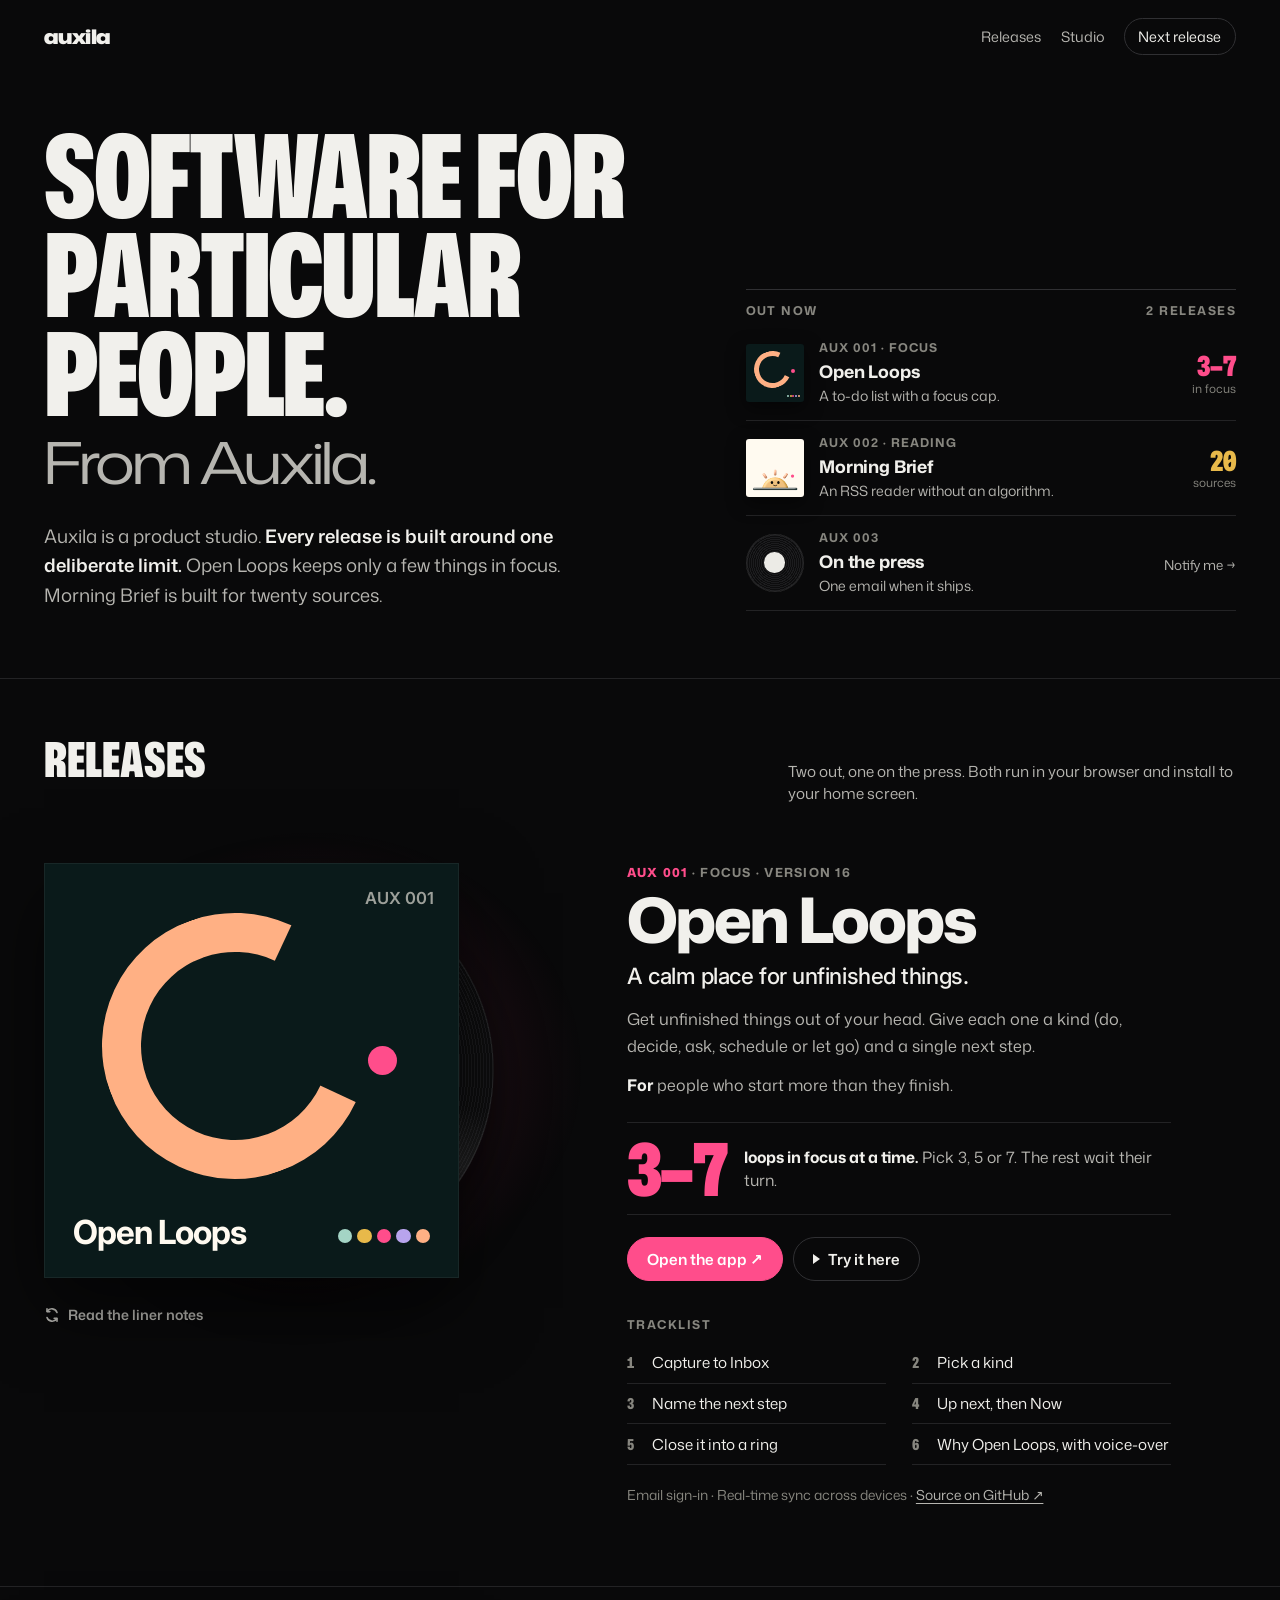
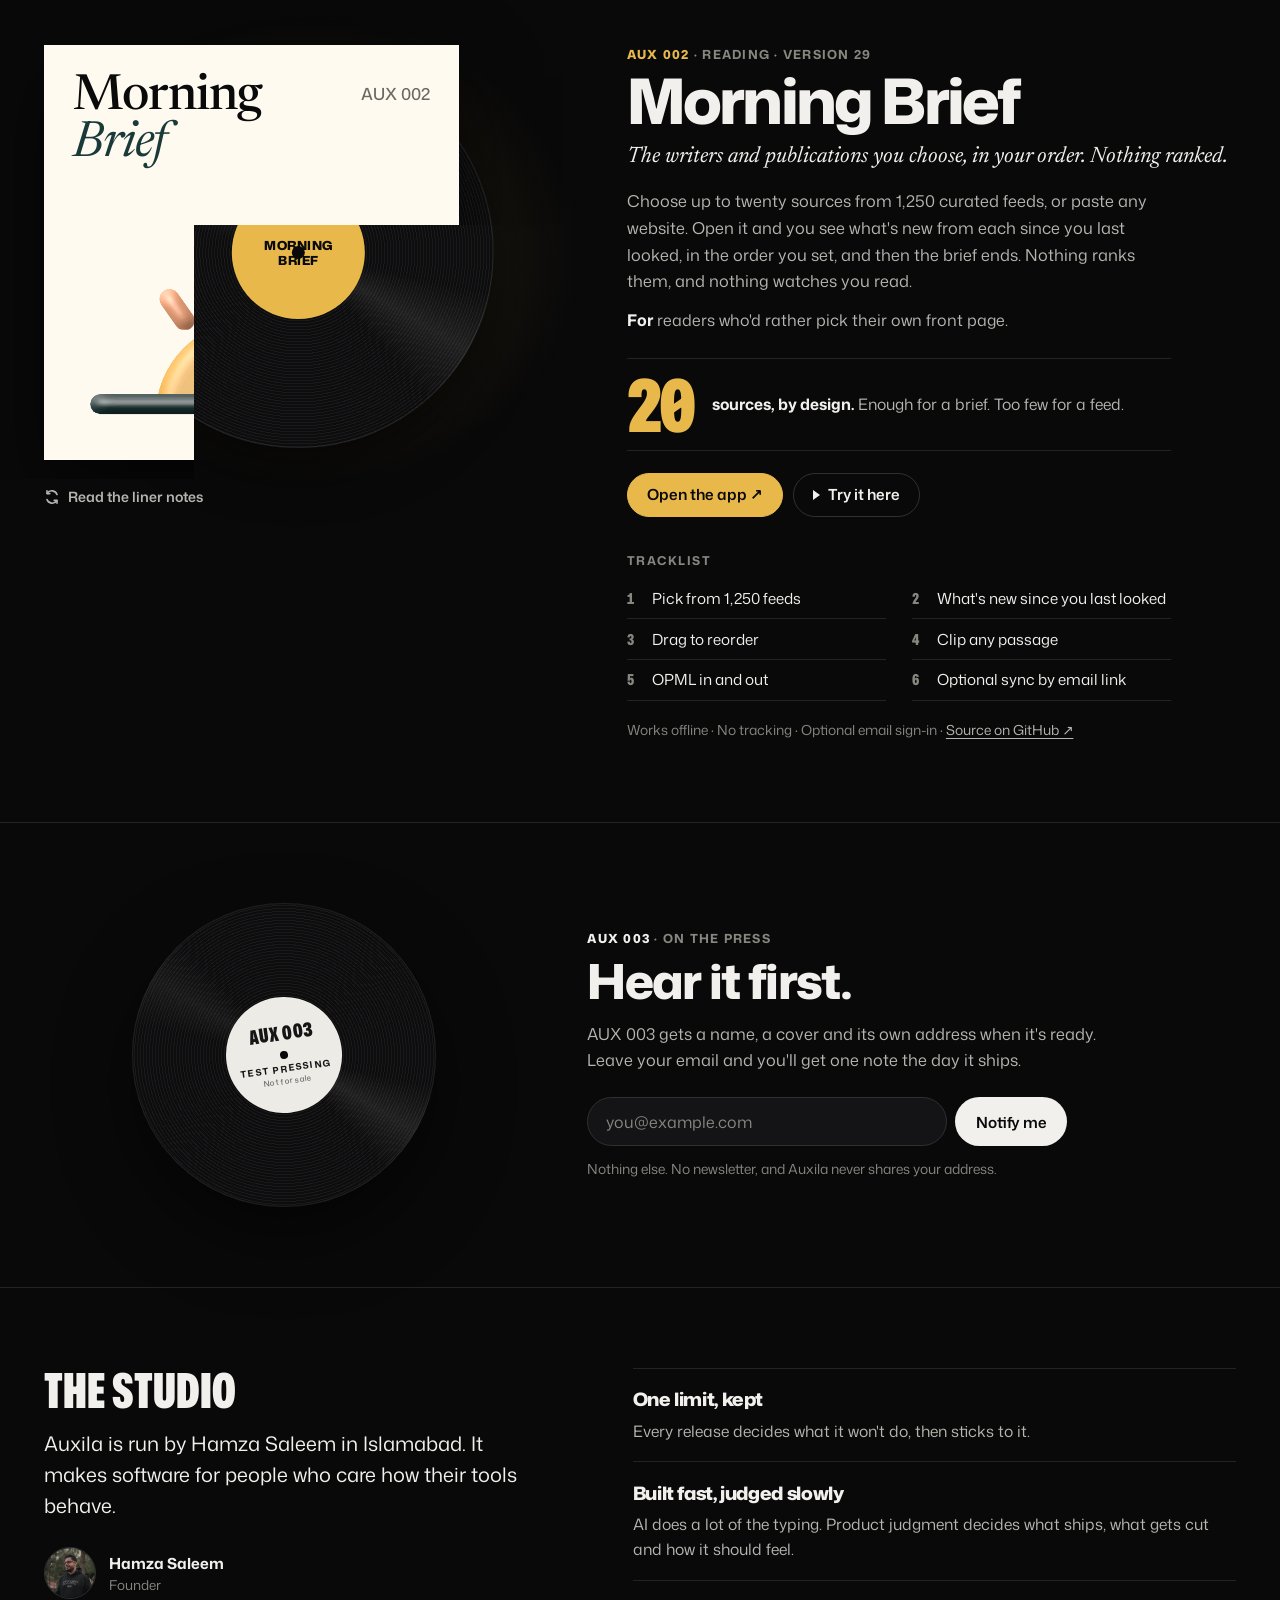
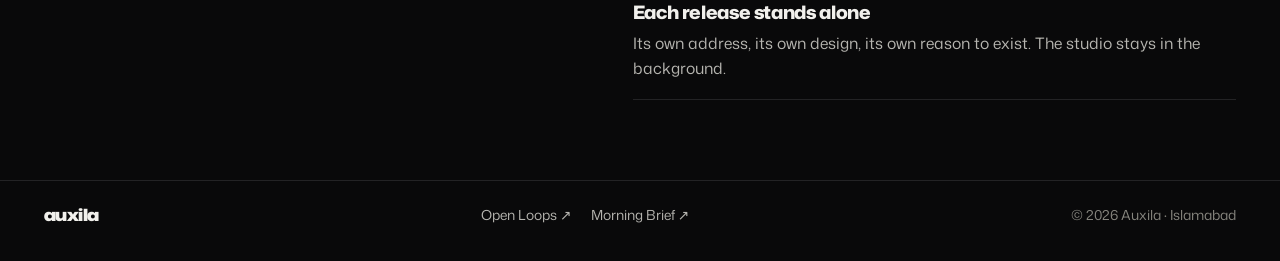
==== commit bb6751d6: "Morning Brief: Daylight cover, copy and demo (version 29) - AUX 002 cover redrawn as a cream sleeve " ====
--- a/index.html
+++ b/index.html
@@ -25,7 +25,7 @@
 <link rel="apple-touch-icon" href="apple-touch-icon.png">
 <link rel="preconnect" href="https://fonts.googleapis.com">
 <link rel="preconnect" href="https://fonts.gstatic.com" crossorigin>
-<link rel="stylesheet" href="https://fonts.googleapis.com/css2?family=Mona+Sans:wdth,wght@75..125,400..900&family=Inter:wght@500;600;700&family=Playfair+Display:ital,wght@0,700;1,400&display=swap">
+<link rel="stylesheet" href="https://fonts.googleapis.com/css2?family=Mona+Sans:wdth,wght@75..125,400..900&family=Inter:wght@500;600;700&family=Newsreader:ital,opsz,wght@0,6..72,500;1,6..72,400&display=swap">
 <link rel="stylesheet" href="assets/site.css">
 <script src="assets/site.js" defer></script>
 </head>
@@ -54,9 +54,9 @@
     </a>
     <a class="ix" href="#aux-002" style="--acc:var(--mb-a)">
       <span class="mini" aria-hidden="true"><div class="face mb-front">
-      <div class="bar"></div><span class="no">AUX 002</span>
+      <span class="no">AUX 002</span>
       <span class="t">Morning<br><em>Brief</em></span>
-      <div class="cols"><div></div><div></div></div><div class="o"></div>
+      <svg class="sun" viewBox="30 56 240 120" aria-hidden="true" focusable="false"><defs><filter id="mbmc" x="-20%" y="-20%" width="140%" height="140%"><feGaussianBlur in="SourceAlpha" stdDeviation="5" result="b"/><feDiffuseLighting in="b" surfaceScale="5" diffuseConstant="1.05" lighting-color="#fff" result="d"><feDistantLight azimuth="235" elevation="48"/></feDiffuseLighting><feComposite in="SourceGraphic" in2="d" operator="arithmetic" k1="1.05" result="lit"/><feSpecularLighting in="b" surfaceScale="5" specularConstant="0.55" specularExponent="16" lighting-color="#fff" result="s"><feDistantLight azimuth="235" elevation="55"/></feSpecularLighting><feComposite in="s" in2="SourceAlpha" operator="in" result="s2"/><feComposite in="lit" in2="s2" operator="arithmetic" k2="1" k3="0.6" result="o"/><feComposite in="o" in2="SourceAlpha" operator="in"/></filter><clipPath id="mbmh"><rect x="0" y="0" width="300" height="160"/></clipPath></defs><g filter="url(#mbmc)" style="fill:none;stroke:#ffb084;stroke-width:14;stroke-linecap:round"><path d="M150 88V70"/><path d="M195.9 102.5L206.3 87.7"/><path d="M104.1 102.5L93.7 87.7"/></g><circle cx="236" cy="96" r="8" style="fill:#ff4d8b"/><g clip-path="url(#mbmh)"><g filter="url(#mbmc)"><circle cx="150" cy="168" r="66" style="fill:#f0b443"/></g><ellipse cx="134" cy="128" rx="6" ry="8" style="fill:#0a0a0a"/><ellipse cx="166" cy="128" rx="6" ry="8" style="fill:#0a0a0a"/><path d="M142 142Q150 148 158 142" style="fill:none;stroke:#0a0a0a;stroke-width:3.5;stroke-linecap:round"/></g><g filter="url(#mbmc)"><rect x="39" y="153" width="222" height="14" rx="7" style="fill:#1a3a3a"/></g></svg>
     </div>
 </span>
       <span><span class="ix-no">AUX 002 · Reading</span><span class="ix-name">Morning Brief</span><span class="ix-line">An RSS reader without an algorithm.</span></span>
@@ -135,16 +135,16 @@
   <div class="disc" aria-hidden="true"><div class="lab">MORNING<br>BRIEF</div></div>
   <div class="sleeve flippable">
     <div class="face mb-front">
-      <div class="bar"></div><span class="no">AUX 002</span>
+      <span class="no">AUX 002</span>
       <span class="t">Morning<br><em>Brief</em></span>
-      <div class="cols"><div></div><div></div></div><div class="o"></div>
+      <svg class="sun" viewBox="30 56 240 120" aria-hidden="true" focusable="false"><defs><filter id="mbrc" x="-20%" y="-20%" width="140%" height="140%"><feGaussianBlur in="SourceAlpha" stdDeviation="5" result="b"/><feDiffuseLighting in="b" surfaceScale="5" diffuseConstant="1.05" lighting-color="#fff" result="d"><feDistantLight azimuth="235" elevation="48"/></feDiffuseLighting><feComposite in="SourceGraphic" in2="d" operator="arithmetic" k1="1.05" result="lit"/><feSpecularLighting in="b" surfaceScale="5" specularConstant="0.55" specularExponent="16" lighting-color="#fff" result="s"><feDistantLight azimuth="235" elevation="55"/></feSpecularLighting><feComposite in="s" in2="SourceAlpha" operator="in" result="s2"/><feComposite in="lit" in2="s2" operator="arithmetic" k2="1" k3="0.6" result="o"/><feComposite in="o" in2="SourceAlpha" operator="in"/></filter><clipPath id="mbrh"><rect x="0" y="0" width="300" height="160"/></clipPath></defs><g filter="url(#mbrc)" style="fill:none;stroke:#ffb084;stroke-width:14;stroke-linecap:round"><path d="M150 88V70"/><path d="M195.9 102.5L206.3 87.7"/><path d="M104.1 102.5L93.7 87.7"/></g><circle cx="236" cy="96" r="8" style="fill:#ff4d8b"/><g clip-path="url(#mbrh)"><g filter="url(#mbrc)"><circle cx="150" cy="168" r="66" style="fill:#f0b443"/></g><ellipse cx="134" cy="128" rx="6" ry="8" style="fill:#0a0a0a"/><ellipse cx="166" cy="128" rx="6" ry="8" style="fill:#0a0a0a"/><path d="M142 142Q150 148 158 142" style="fill:none;stroke:#0a0a0a;stroke-width:3.5;stroke-linecap:round"/></g><g filter="url(#mbrc)"><rect x="39" y="153" width="222" height="14" rx="7" style="fill:#1a3a3a"/></g></svg>
     </div>
 
     <div class="face back mb-back"><div class="back-in">
       <h4>Liner notes</h4>
       <p class="notes">Feeds got clever and reading got worse. The more an app picks for you, the less you chose. Morning Brief goes the other way. It's a brief you can finish, not a feed you scroll.</p>
       <p class="cred">Product, design and build by Hamza Saleem. Made with AI.</p>
-      <div class="bc-row"><span>AUX 002 · Version 26</span><span class="barcode" aria-hidden="true"></span></div>
+      <div class="bc-row"><span>AUX 002 · Version 29</span><span class="barcode" aria-hidden="true"></span></div>
     </div></div>
   </div>
 </div>
@@ -152,10 +152,10 @@
       <button class="flipbtn" type="button" data-flip="r-mb" aria-pressed="false"><svg viewBox="0 0 16 16" aria-hidden="true"><path d="M13 5.5A5.5 5.5 0 0 0 3.2 4.3M3 10.5a5.5 5.5 0 0 0 9.8 1.2" fill="none" stroke="currentColor" stroke-width="1.6" stroke-linecap="round"/><path d="M3 1.8v2.8h2.8M13 14.2v-2.8h-2.8" fill="none" stroke="currentColor" stroke-width="1.6" stroke-linecap="round" stroke-linejoin="round"/></svg><span>Read the liner notes</span></button>
     </div>
     <div class="rel-body">
-      <p class="eyebrow"><b>AUX 002</b> · Reading · Version 26</p>
+      <p class="eyebrow"><b>AUX 002</b> · Reading · Version 29</p>
       <h3 class="r-name" id="n-mb">Morning Brief</h3>
-      <p class="r-tag mb-tag">Your sources. Your signal. Every morning.</p>
-      <p class="r-body">Choose up to twenty sources from 1,250 curated feeds, or paste your own. Open it and you get each source's five latest posts, in the order you set. Nothing ranks them, and nothing watches you read.</p>
+      <p class="r-tag mb-tag">The writers and publications you choose, in your order. Nothing ranked.</p>
+      <p class="r-body">Choose up to twenty sources from 1,250 curated feeds, or paste any website. Open it and you see what's new from each since you last looked, in the order you set, and then the brief ends. Nothing ranks them, and nothing watches you read.</p>
       <p class="r-for"><b>For</b> readers who'd rather pick their own front page.</p>
       <div class="limit"><b>20</b><span><strong>sources, by design.</strong> Enough for a brief. Too few for a feed.</span></div>
       <div class="r-acts">
@@ -165,15 +165,15 @@
       <div class="play mb" id="play-mb" hidden>
         <div class="play-head"><span class="playing-tag"><span class="mini-disc" aria-hidden="true"></span><span>The real Morning Brief, in demo mode <em>· example sources, nothing is saved</em></span></span><span class="play-btns"><button class="x" type="button" data-reset="mb">Start over</button><button class="x" type="button" data-close="mb">Close</button></span></div>
         <ol class="tries" aria-label="Try this">
-          <li data-t="mb:read"><i aria-hidden="true"></i><span class="lg">Tap any post.</span><span class="sm">Read a post</span></li>
-          <li data-t="mb:add"><i aria-hidden="true"></i><span class="lg">Open Manage Sources, tap Discover and add a feed or a bundle.</span><span class="sm">Add sources</span></li>
+          <li data-t="mb:read"><i aria-hidden="true"></i><span class="lg">Tap any story.</span><span class="sm">Read a story</span></li>
+          <li data-t="mb:add"><i aria-hidden="true"></i><span class="lg">Go to Sources, open the catalog and add a feed or a bundle.</span><span class="sm">Add sources</span></li>
           <li data-t="mb:cap"><i aria-hidden="true"></i><span class="lg">Keep adding until it stops you at twenty.</span><span class="sm">Hit twenty</span></li>
         </ol>
         <div class="phone"><iframe id="frame-mb" title="Morning Brief, running in demo mode"></iframe><div class="phone-load" id="load-mb"><span class="mini-disc" aria-hidden="true"></span><span class="pl-msg">Loading Morning Brief…</span></div></div>
         <p class="play-done" hidden>That's the real app. Live, it fetches real feeds and works offline. <a href="https://morningbrief.auxila.cc">Open the app ↗</a></p>
       </div>
       <div class="track"><p class="lbl-s">Tracklist</p>
-        <ol><li>Pick from 1,250 feeds</li><li>Your morning brief</li><li>Drag to reorder</li><li>Pull to refresh</li><li>OPML in and out</li><li>Optional sync by email link</li></ol>
+        <ol><li>Pick from 1,250 feeds</li><li>What's new since you last looked</li><li>Drag to reorder</li><li>Clip any passage</li><li>OPML in and out</li><li>Optional sync by email link</li></ol>
       </div>
       <p class="credits">Works offline · No tracking · Optional email sign-in · <a href="https://github.com/hamzasaleem021/morning-brief">Source on GitHub ↗</a></p>
     </div>
--- a/assets/site.css
+++ b/assets/site.css
@@ -13,7 +13,7 @@
   --brand:'Mona Sans',system-ui,sans-serif;
   --ol-bg:#0a1a1a; --ol-s:#11221f; --ol-s2:#1a2a2a; --ol-t:#fffaf0; --ol-t2:rgba(255,250,240,.7); --ol-t3:rgba(255,250,240,.45); --ol-b:rgba(255,250,240,.12);
   --do:#a4d4c5; --decide:#e8b94a; --ask:#ff4d8b; --schedule:#b8a4ed; --letgo:#ffb084; --peach:#ffb084;
-  --mb-bg:#141210; --mb-p:#1e1b18; --mb-i:#e8e4dc; --mb-i2:#bdb8b0; --mb-i3:#8f8982; --mb-r:#322d28; --mb-a:#d4603a;
+  --mb-bg:#fffaf0; --mb-ink:#0a0a0a; --mb-teal:#1a3a3a; --mb-night:#0a1a1a; --mb-a:#e8b94a;
   --acc:var(--fg);
 }
 *{box-sizing:border-box}
@@ -85,7 +85,9 @@
 .r-name{margin:.55rem 0 0;font-stretch:105%;font-weight:800;font-size:clamp(2.5rem,5.2vw,3.9rem);line-height:.95;letter-spacing:-.045em}
 .r-tag{margin:.75rem 0 0;font-size:clamp(1.15rem,2.2vw,1.4rem);line-height:1.3;color:var(--fg)}
 .ol-tag{font-family:'Inter',system-ui,sans-serif;font-weight:500;letter-spacing:-.02em}
-.mb-tag{font-family:'Playfair Display',Georgia,serif;font-style:italic;font-weight:400}
+.mb-tag{font-family:'Newsreader','Iowan Old Style',Georgia,serif;font-style:italic;font-weight:400}
+/* Morning Brief's accent is a light ochre, so text on it is ink, not white */
+.release.mb .btn.go,.release.mb .tries li.done i,.rel.mb .disc .lab{color:#0a0a0a}
 .r-body{margin:1rem 0 0;color:var(--fg-2);line-height:1.65;font-size:1.02rem;max-width:34rem}
 .r-for{margin:.8rem 0 0;font-size:1rem;line-height:1.5;color:var(--fg-2)}
 .r-for b{color:var(--fg);font-weight:700}
@@ -206,18 +208,15 @@
 .ol-front .kinds{position:absolute;right:7%;bottom:8.5%;display:flex;gap:1.3cqi}
 .ol-front .kinds i{width:3.4cqi;height:3.4cqi;border-radius:50%}
 /* Morning Brief cover */
-.mb-front{background:var(--mb-bg);color:#e8e4dc}
-.mb-front .bar{position:absolute;left:7%;right:7%;top:8%;height:7%;background:var(--mb-a)}
-.mb-front .t{position:absolute;left:7%;top:19%;font-family:'Playfair Display',Georgia,serif;font-weight:700;font-size:12cqi;line-height:.95;letter-spacing:-.01em}
-.mb-front .t em{font-weight:400;color:var(--mb-a)}
-.mb-front .cols{position:absolute;left:7%;right:7%;bottom:9%;height:34%;display:grid;grid-template-columns:1fr 1fr;gap:6%}
-.mb-front .cols div{background:repeating-linear-gradient(180deg,#3a342e 0 1.3cqi,transparent 1.3cqi 4.4cqi)}
-.mb-front .o{position:absolute;right:8%;bottom:6%;width:13%;aspect-ratio:1;border-radius:50%;border:2.6cqi solid var(--mb-a);background:var(--mb-bg)}
-.mb-front .no{position:absolute;right:7%;top:18%;font-size:4cqi;font-weight:500;opacity:.6;font-family:var(--brand)}
+.mb-front{background:var(--mb-bg);color:var(--mb-ink);font-family:'Newsreader','Iowan Old Style',Georgia,serif}
+.mb-front .t{position:absolute;left:7%;top:7%;font-weight:500;font-size:12cqi;line-height:.95;letter-spacing:-.02em}
+.mb-front .t em{font-style:italic;font-weight:400;color:var(--mb-teal)}
+.mb-front .no{position:absolute;right:7%;top:9%;font-size:4cqi;font-weight:500;opacity:.6;font-family:var(--brand)}
+.mb-front .sun{position:absolute;left:8%;bottom:8%;width:84%;height:auto}
 
 /* back covers */
 .ol-back{background:#0f2321;color:#fffaf0}
-.mb-back{background:#1b1815;color:#e8e4dc}
+.mb-back{background:var(--mb-night);color:#fffaf0}
 .back-in{position:absolute;inset:0;padding:6cqi;display:flex;flex-direction:column;gap:3.2cqi;font-family:var(--brand)}
 .back-in h4{margin:0;font-stretch:75%;font-weight:900;text-transform:uppercase;font-size:max(1rem,6.4cqi);letter-spacing:.01em;line-height:1}
 .sides{display:grid;grid-template-columns:1fr 1fr;gap:4cqi;font-size:max(.68rem,3.6cqi);line-height:1.5}
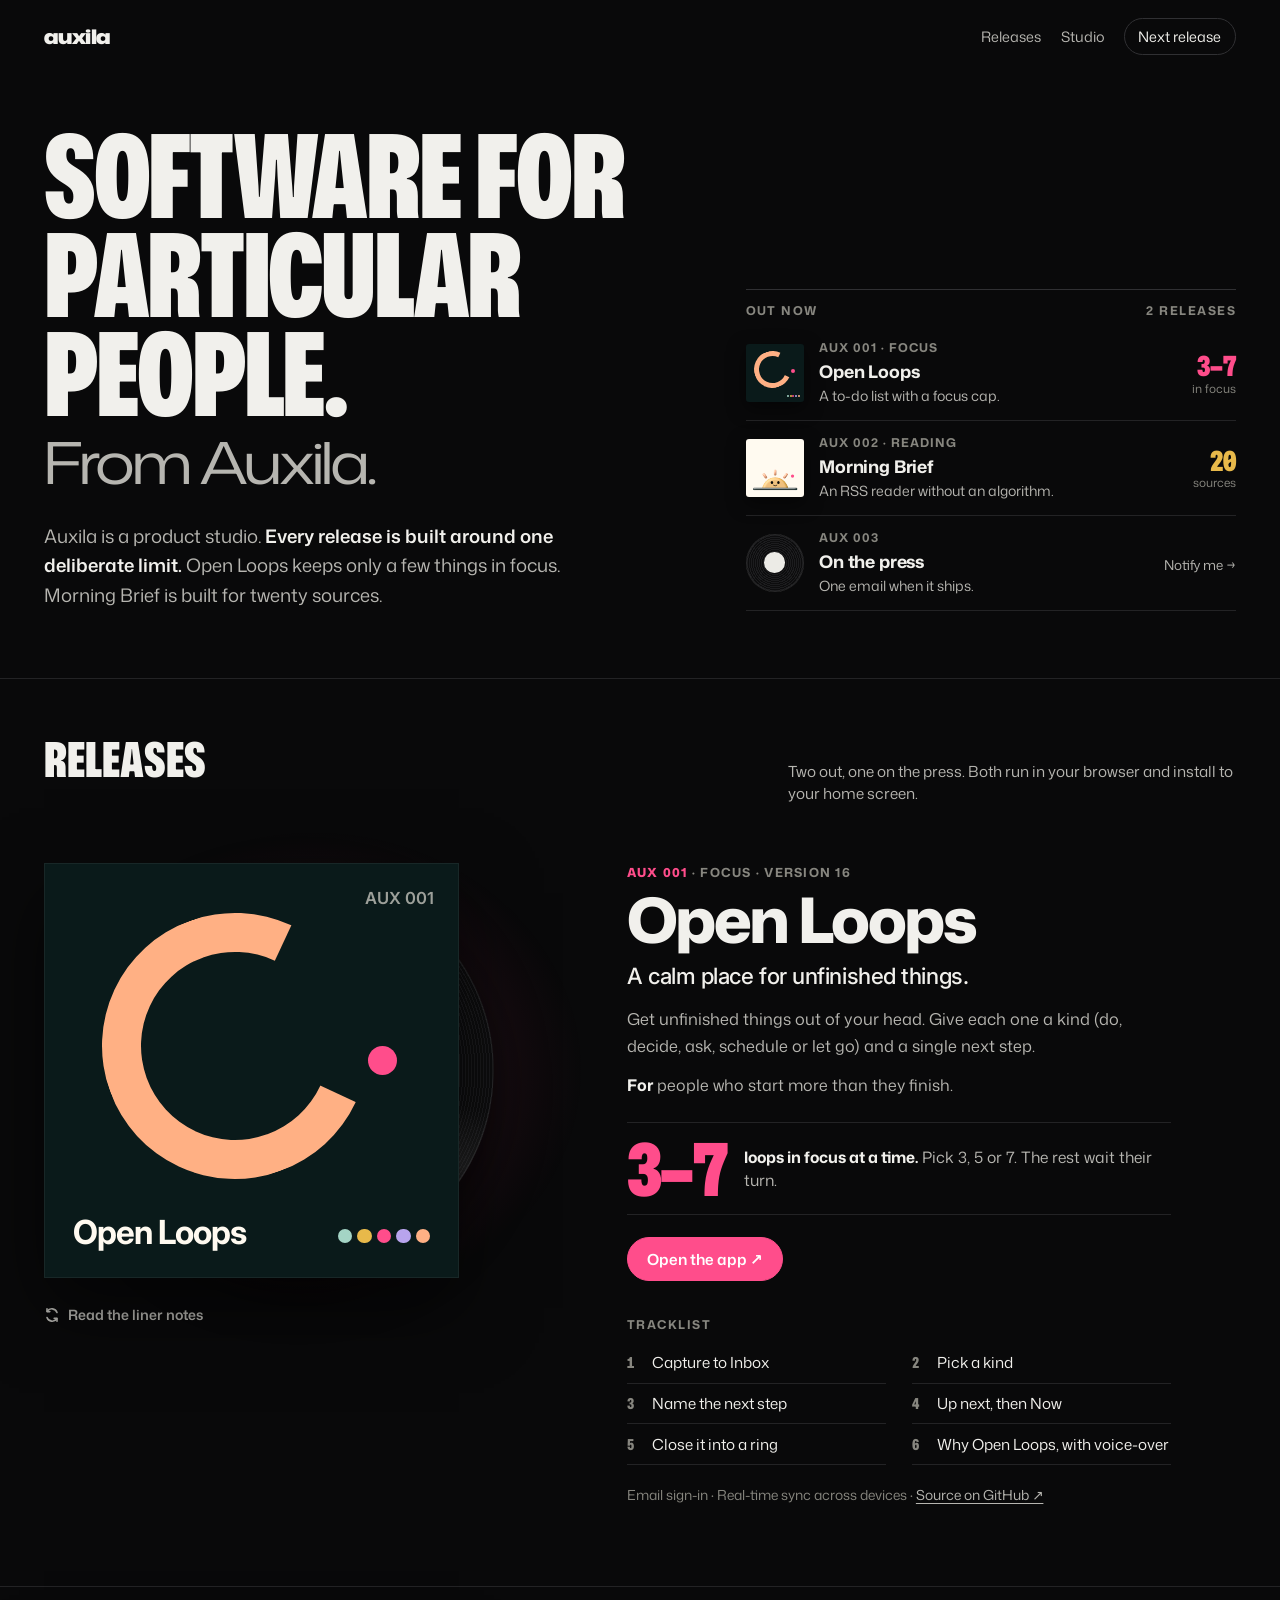
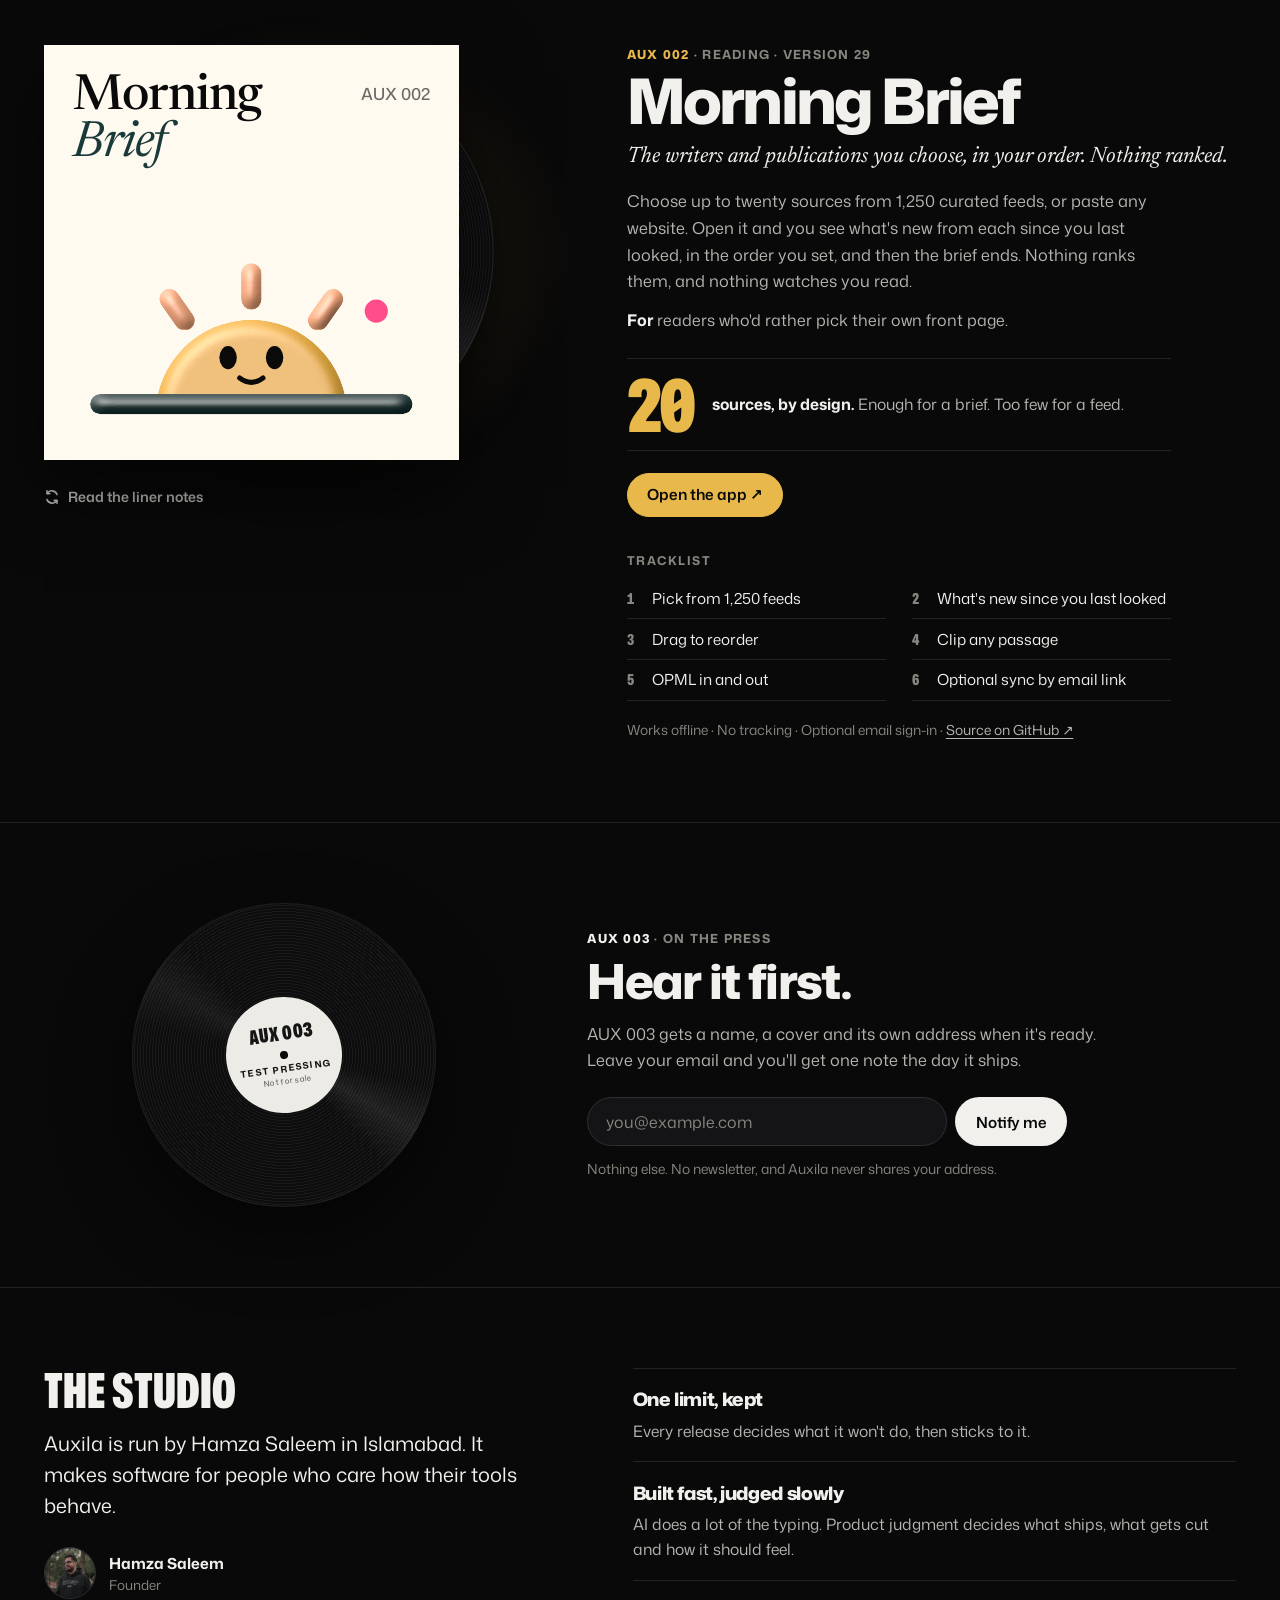
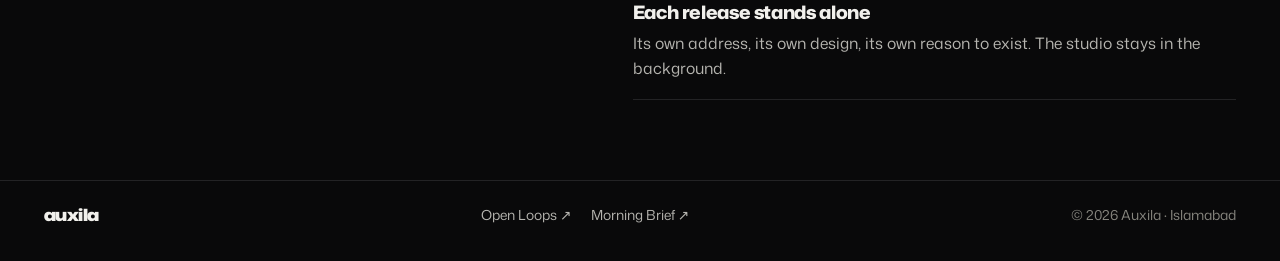
==== commit f2eba627: "Remove the "Try it here" demos Drops both in-page demos: the Try it here buttons, the demo panels an" ====
--- a/index.html
+++ b/index.html
@@ -107,17 +107,6 @@
       <div class="limit"><b>3–7</b><span><strong>loops in focus at a time.</strong> Pick 3, 5 or 7. The rest wait their turn.</span></div>
       <div class="r-acts">
         <a class="btn go" href="https://openloops.auxila.cc" aria-label="Open the Open Loops app">Open the app ↗</a>
-        <button class="btn try" type="button" data-open="ol" aria-expanded="false" aria-controls="play-ol"><span class="pl" aria-hidden="true"></span><span class="lbl">Try it here</span></button>
-      </div>
-      <div class="play ol" id="play-ol" hidden>
-        <div class="play-head"><span class="playing-tag"><span class="mini-disc" aria-hidden="true"></span><span>The real Open Loops, in demo mode <em>· nothing you do is saved</em></span></span><span class="play-btns"><button class="x" type="button" data-reset="ol">Start over</button><button class="x" type="button" data-close="ol">Close</button></span></div>
-        <ol class="tries" aria-label="Try this">
-          <li data-t="ol:capture"><i aria-hidden="true"></i><span class="lg">Tap Capture and add something unfinished.</span><span class="sm">Capture</span></li>
-          <li data-t="ol:define"><i aria-hidden="true"></i><span class="lg">Open Inbox and define it: a kind, a next step, a place.</span><span class="sm">Define</span></li>
-          <li data-t="ol:close"><i aria-hidden="true"></i><span class="lg">Close a loop and watch it land on the shelf.</span><span class="sm">Close one</span></li>
-        </ol>
-        <div class="phone"><iframe id="frame-ol" title="Open Loops, running in demo mode"></iframe><div class="phone-load" id="load-ol"><span class="mini-disc" aria-hidden="true"></span><span class="pl-msg">Loading Open Loops…</span></div></div>
-        <p class="play-done" hidden>That's the real app. Signed in, it syncs across your devices. <a href="https://openloops.auxila.cc">Open the app ↗</a></p>
       </div>
       <div class="track"><p class="lbl-s">Tracklist</p>
         <ol><li>Capture to Inbox</li><li>Pick a kind</li><li>Name the next step</li><li>Up next, then Now</li><li>Close it into a ring</li><li>Why Open Loops, with voice-over</li></ol>
@@ -160,17 +149,6 @@
       <div class="limit"><b>20</b><span><strong>sources, by design.</strong> Enough for a brief. Too few for a feed.</span></div>
       <div class="r-acts">
         <a class="btn go" href="https://morningbrief.auxila.cc" aria-label="Open the Morning Brief app">Open the app ↗</a>
-        <button class="btn try" type="button" data-open="mb" aria-expanded="false" aria-controls="play-mb"><span class="pl" aria-hidden="true"></span><span class="lbl">Try it here</span></button>
-      </div>
-      <div class="play mb" id="play-mb" hidden>
-        <div class="play-head"><span class="playing-tag"><span class="mini-disc" aria-hidden="true"></span><span>The real Morning Brief, in demo mode <em>· example sources, nothing is saved</em></span></span><span class="play-btns"><button class="x" type="button" data-reset="mb">Start over</button><button class="x" type="button" data-close="mb">Close</button></span></div>
-        <ol class="tries" aria-label="Try this">
-          <li data-t="mb:read"><i aria-hidden="true"></i><span class="lg">Tap any story.</span><span class="sm">Read a story</span></li>
-          <li data-t="mb:add"><i aria-hidden="true"></i><span class="lg">Go to Sources, open the catalog and add a feed or a bundle.</span><span class="sm">Add sources</span></li>
-          <li data-t="mb:cap"><i aria-hidden="true"></i><span class="lg">Keep adding until it stops you at twenty.</span><span class="sm">Hit twenty</span></li>
-        </ol>
-        <div class="phone"><iframe id="frame-mb" title="Morning Brief, running in demo mode"></iframe><div class="phone-load" id="load-mb"><span class="mini-disc" aria-hidden="true"></span><span class="pl-msg">Loading Morning Brief…</span></div></div>
-        <p class="play-done" hidden>That's the real app. Live, it fetches real feeds and works offline. <a href="https://morningbrief.auxila.cc">Open the app ↗</a></p>
       </div>
       <div class="track"><p class="lbl-s">Tracklist</p>
         <ol><li>Pick from 1,250 feeds</li><li>What's new since you last looked</li><li>Drag to reorder</li><li>Clip any passage</li><li>OPML in and out</li><li>Optional sync by email link</li></ol>
--- a/assets/site.css
+++ b/assets/site.css
@@ -1,7 +1,7 @@
 /* auxila.cc homepage styles
  * Layout: one studio, two releases. Hero states the point of view and lists
  * what is out. Each release is an album page: sleeve on the left (flip for
- * liner notes), the pitch, its one limit, and a demo that opens in place.
+ * liner notes), the pitch, its one limit, and a link to the app.
  * Dark only, by choice; product colour only where the product speaks.
  */
 [hidden]{display:none!important}
@@ -87,7 +87,7 @@
 .ol-tag{font-family:'Inter',system-ui,sans-serif;font-weight:500;letter-spacing:-.02em}
 .mb-tag{font-family:'Newsreader','Iowan Old Style',Georgia,serif;font-style:italic;font-weight:400}
 /* Morning Brief's accent is a light ochre, so text on it is ink, not white */
-.release.mb .btn.go,.release.mb .tries li.done i,.rel.mb .disc .lab{color:#0a0a0a}
+.release.mb .btn.go,.rel.mb .disc .lab{color:#0a0a0a}
 .r-body{margin:1rem 0 0;color:var(--fg-2);line-height:1.65;font-size:1.02rem;max-width:34rem}
 .r-for{margin:.8rem 0 0;font-size:1rem;line-height:1.5;color:var(--fg-2)}
 .r-for b{color:var(--fg);font-weight:700}
@@ -100,10 +100,6 @@
 .btn:hover{border-color:var(--fg-3)}
 .btn.go{background:var(--acc);border-color:var(--acc);color:#fff}
 .btn.go:hover{filter:brightness(1.08)}
-.btn.try[aria-expanded="true"]{border-color:var(--acc)}
-.pl{display:inline-block;width:0;height:0;border-left:.52em solid currentColor;border-top:.33em solid transparent;border-bottom:.33em solid transparent}
-.try[aria-expanded="true"] .pl{width:.62em;height:.62em;border:0;background:currentColor;border-radius:1px}
-.rel.playing .disc{transform:translateX(30%) rotate(40deg)}
 
 .lbl-s{margin:0;font-size:.76rem;font-weight:700;letter-spacing:.12em;text-transform:uppercase;color:var(--fg-3)}
 .track{margin-top:2.2rem;max-width:34rem}
@@ -113,28 +109,6 @@
 .track li::before{content:counter(t);font-stretch:75%;font-weight:800;color:var(--fg-3);font-variant-numeric:tabular-nums;width:.9rem;flex:none}
 .credits{margin:1.1rem 0 0;font-size:.86rem;color:var(--fg-3);line-height:1.7;max-width:34rem}
 .credits a{color:var(--fg-2);text-underline-offset:3px}
-
-/* demo that opens in place */
-.play{margin-top:1.4rem;border-radius:18px;background:var(--w-bg);color:var(--w-fg);padding:clamp(.9rem,2.4vw,1.3rem);border:1px solid var(--w-line);box-shadow:0 30px 70px rgba(0,0,0,.45)}
-.play.ol{--w-bg:#0c1f1e;--w-fg:#fffaf0;--w-fg2:rgba(255,250,240,.72);--w-line:rgba(255,250,240,.12)}
-.play.mb{--w-bg:#141210;--w-fg:#e8e4dc;--w-fg2:#bdb8b0;--w-line:#332d27}
-.play-head{display:flex;align-items:center;justify-content:space-between;gap:.8rem;margin-bottom:.9rem}
-.playing-tag{display:flex;align-items:center;gap:.6rem;font-size:.86rem;font-weight:600;line-height:1.3}
-.playing-tag em{font-style:normal;font-weight:400;color:var(--w-fg2)}
-.mini-disc{width:26px;height:26px;border-radius:50%;background:repeating-radial-gradient(circle,#0d0d0e 0 1px,#1f1f21 1px 2px);position:relative;flex:none;animation:spin 2.4s linear infinite;box-shadow:inset 0 0 0 1px rgba(255,255,255,.1)}
-.mini-disc::after{content:"";position:absolute;inset:32%;border-radius:50%;background:var(--acc)}
-@keyframes spin{to{transform:rotate(360deg)}}
-.x{font:inherit;font-size:.84rem;background:none;border:1px solid var(--w-line);color:var(--w-fg2);border-radius:999px;padding:.4rem .8rem;cursor:pointer;flex:none}
-.x:hover{color:var(--w-fg)}
-.tries{list-style:none;margin:0 0 .9rem;padding:0;display:grid;grid-template-columns:repeat(3,minmax(0,1fr));gap:.5rem}
-@media (max-width:640px){.tries{grid-template-columns:1fr;gap:.35rem}}
-.tries li{display:flex;gap:.55rem;align-items:flex-start;font-size:.84rem;line-height:1.4;color:var(--w-fg2);border:1px solid var(--w-line);border-radius:10px;padding:.6rem .7rem;transition:border-color .3s,color .3s}
-.tries li i{flex:none;width:17px;height:17px;border-radius:50%;border:1.5px solid currentColor;margin-top:1px;display:grid;place-items:center;font-style:normal;font-size:.62rem;font-weight:800}
-.tries li.done{color:var(--w-fg);border-color:var(--acc)}
-.tries li.done i{background:var(--acc);border-color:var(--acc);color:#fff}
-.tries li.done i::before{content:"✓"}
-.play-done{margin:.9rem 0 0;font-size:.9rem;line-height:1.5;color:var(--w-fg)}
-.play-done a{color:var(--w-fg);font-weight:600;text-underline-offset:3px}
 
 /* next release */
 .updates{border-top:1px solid var(--line)}
@@ -242,21 +216,7 @@
 .back-in{gap:3.4cqi}
 .back-in .notes{margin:0;font-size:max(.8rem,4.3cqi);line-height:1.45}
 .back-in .cred{margin:auto 0 0;font-size:max(.72rem,3.3cqi);line-height:1.4;opacity:.75}
-.play-btns{display:flex;gap:.4rem;flex:none}
-.play-head{flex-wrap:wrap}
-.phone{position:relative;max-width:24.5rem;margin:0 auto;border-radius:2.5rem;padding:.55rem;background:#141416;box-shadow:0 30px 80px rgba(0,0,0,.55),inset 0 0 0 1px rgba(255,255,255,.1),inset 0 0 0 5px #0b0b0c}
-.phone iframe{display:block;width:100%;height:46rem;height:min(46rem,calc(100vh - 12.5rem));min-height:32rem;border:0;border-radius:2rem;background:var(--w-bg)}
-.tries .sm{display:none}
-.phone-load{position:absolute;inset:.55rem;border-radius:2rem;background:var(--w-bg);color:var(--w-fg2);display:flex;flex-direction:column;align-items:center;justify-content:center;gap:.9rem;padding:1.5rem;text-align:center;font-size:.92rem;line-height:1.5;transition:opacity .35s}
-.phone-load.gone{opacity:0;pointer-events:none}
-.phone-load .mini-disc{width:44px;height:44px}
-.phone-load a{color:var(--w-fg);font-weight:600}
-@media (max-width:640px){.phone{border-radius:1.8rem;padding:.4rem}.phone iframe{height:calc(100vh - 11rem);height:calc(100svh - 11rem);min-height:30rem;max-height:42rem;border-radius:1.45rem}.phone-load{inset:.4rem;border-radius:1.45rem}
-.playing-tag em{display:none}
-.tries{display:flex;gap:.35rem;overflow-x:auto;scrollbar-width:none;margin-bottom:.7rem}
-.tries li{flex:none;align-items:center;padding:.38rem .65rem .38rem .45rem;border-radius:999px;font-size:.8rem;white-space:nowrap}
-.tries li i{margin-top:0}
-.tries .lg{display:none}.tries .sm{display:inline}}
+
 @media (prefers-reduced-motion:reduce){*{animation:none!important;transition:none!important}html{scroll-behavior:auto}}
 
 /* hidden field that only bots fill in */
